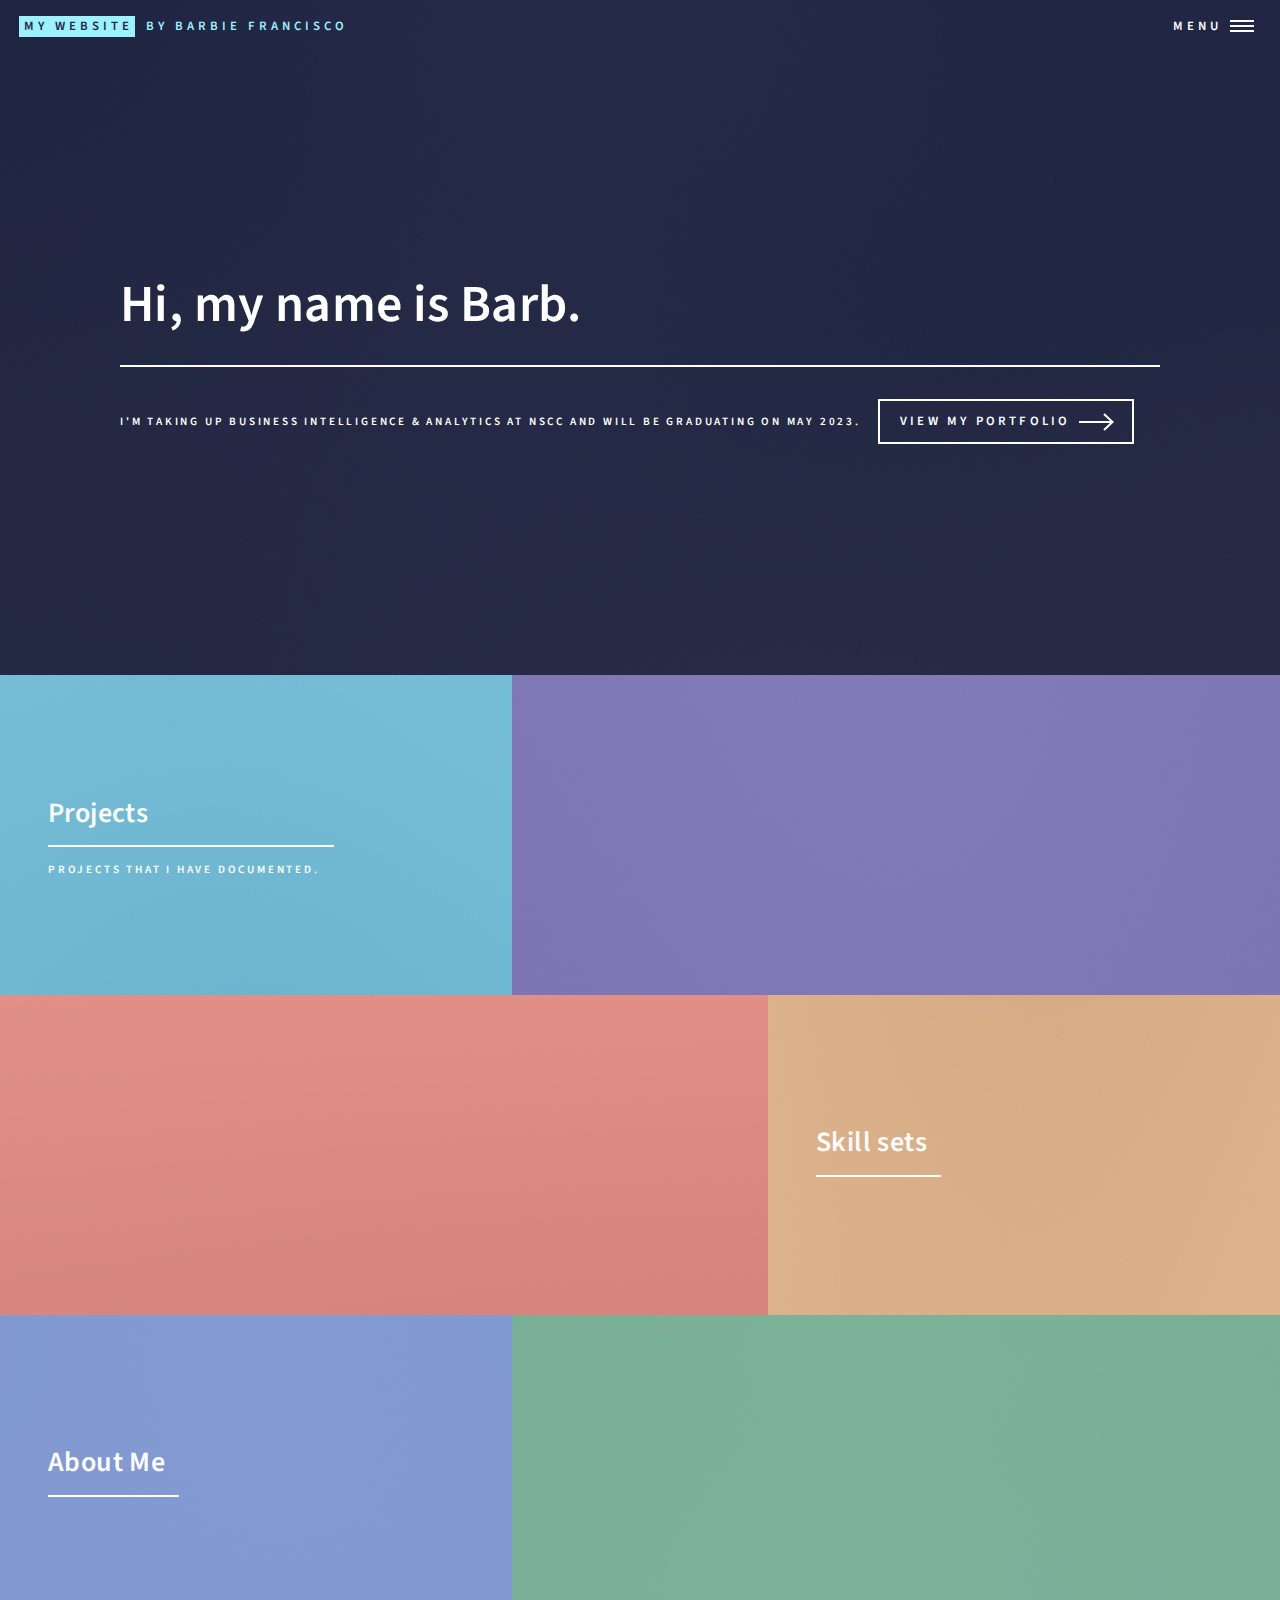
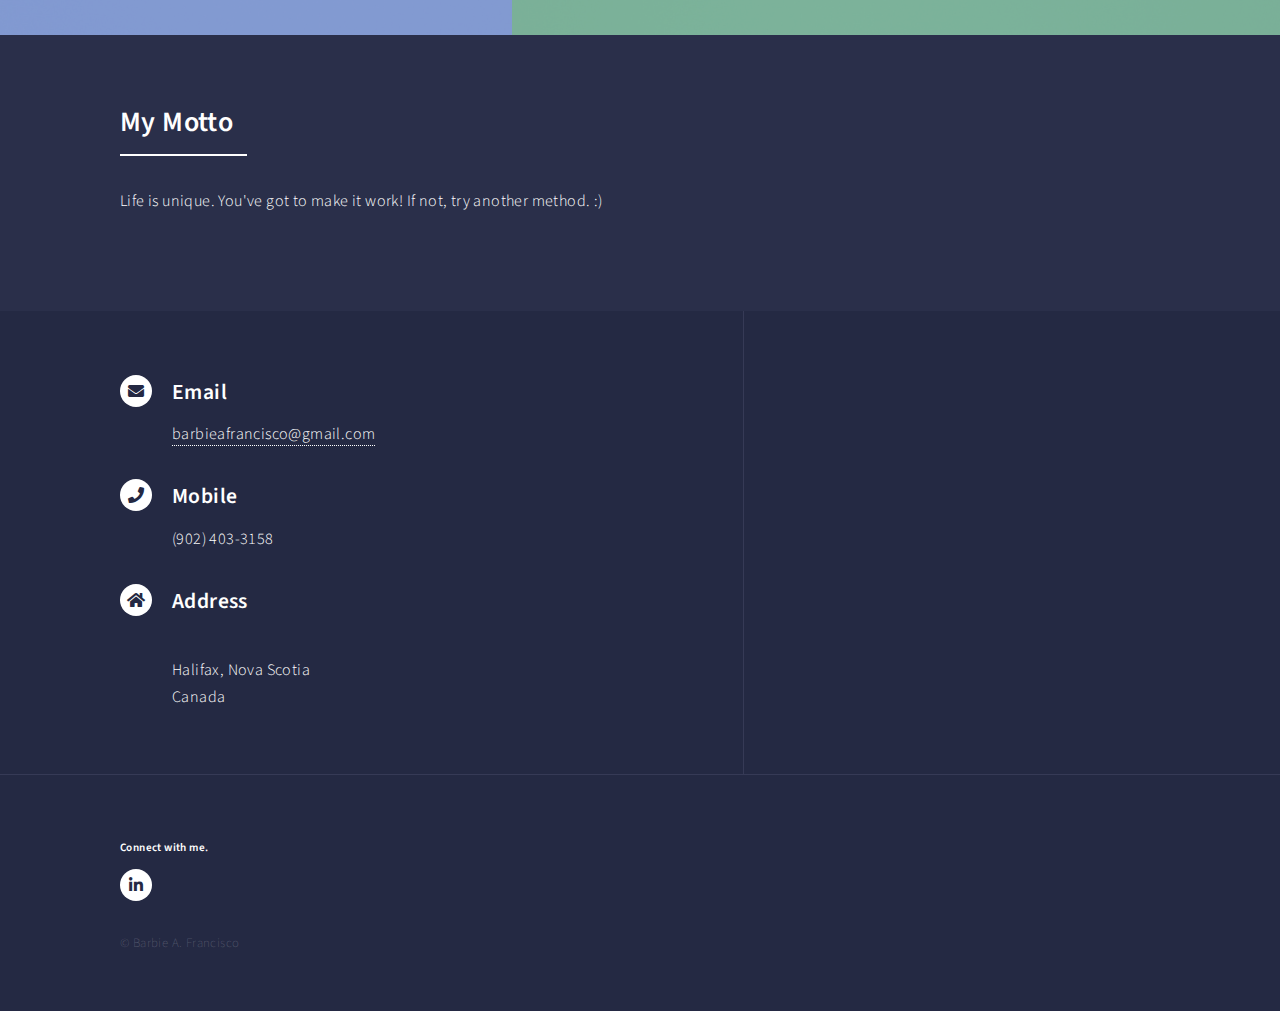
==== index.html @ 41e7f94b "resized" ====
<!DOCTYPE html>
<html>
    <head>
        <title> Barbie's Website </title>
        <meta name="Description" contents="This is my first website">
        <meta name="Author" contents="Barbie Francisco">
		<link rel="stylesheet" href="assets/css/main.css" />
		<noscript><link rel="stylesheet" href="assets/css/noscript.css" /></noscript>

    </head>
	<body class="is-preload">

		<!-- Wrapper -->
			<div id="wrapper">

				<!-- Header -->
					<header id="header" class="alt">
						<a href="index.html" class="logo"><strong>My Website</strong> <span>by Barbie Francisco</span></a>
						<nav>
							<a href="#menu">Menu</a>
						</nav>
					</header>

				<!-- Menu -->
					<nav id="menu">
						<ul class="links">
							<li><a href="landing.html">Projects</a></li>
							<li><a href="skillset.html">BIA Skill set</a></li>
							<li><a href="aboutMe.html">About Me</a></li>
						
						</ul>
						<ul class="actions stacked">
						</ul>
					</nav>

				<!-- Banner -->
					<section id="banner" class="major">
						<div class="inner">
							<header class="major">
								<h1>Hi, my name is Barb.</h1>
							</header>
							<div class="content">
								<p>I'm taking up Business Intelligence & Analytics at NSCC and will be graduating on May 2023.</p>
								<ul class="actions">
									<li><a href="#one" class="button next scrolly">View my Portfolio</a></li>
								</ul>
							</div>
						</div>
					</section>

				<!-- Main -->
					<div id="main">

						<!-- One -->
							<section id="one" class="tiles">
								<article>
									<span class="image">
										<img src="images/pic01.jpg" alt="" />
									</span>
									<header class="major">
										<h3><a href="landing.html" class="link">Projects</a></h3>
										<p>Projects that I have documented.</p>
									</header>
								</article>
								<article>
									<span class="image">
										<img src="images/pic02.jpg" alt="" />
									</span>
									<header class="major">
									</header>
								</article>
								<article>
									<span class="image">
										<img src="images/pic03.jpg" alt="" />
									</span>
									<header class>
									</header>
								</article>
								<article>
									<span class="image">
										<img src="images/pic04.jpg" alt="" />
									</span>
									<header class="major">
										<h3><a href="skillset.html" class="link">Skill sets</a></h3>
										<p></p>
									</header>
								</article>
								<article>
									<span class="image">
										<img src="images/pic05.jpg" alt="" />
									</span>
									<header class="major">
										<h3><a href="aboutMe.html" class="link">About Me</a></h3>
										<p></p>
									</header>
								</article>
								<article>
									<span class="image">
										<img src="images/pic06.jpg" alt="" />
									</span>
									<header>
										<h3></h3>
										
									</header>
								</article>
							</section>

						<!-- Two -->
							<section id="two">
								<div class="inner">
									<header class="major">
										<h2>My Motto</h2>
									</header>
									<p>Life is unique. You've got to make it work! If not, try another method. :)</p>
									<ul class="actions">
									</ul>
								</div>
							</section>

					</div>

				<!-- Contact -->
					<section id="contact">
						<div class="inner">
							<section>
							<section class="split">
								<section>
									<div class="contact-method">
										<span class="icon solid alt fa-envelope"></span>
										<h3>Email</h3>
										<a href="#">barbieafrancisco@gmail.com</a>
									</div>
								</section>
								<section>
									<div class="contact-method">
										<span class="icon solid alt fa-phone"></span>
										<h3>Mobile</h3>
										<span>(902) 403-3158</span>
									</div>
								</section>
								<section>
									<div class="contact-method">
										<span class="icon solid alt fa-home"></span>
										<h3>Address</h3>
										<span><br />
											Halifax, Nova Scotia<br />
										Canada</span>
									</div>
								</section>
							</section>
						</div>
					</section>

				<!-- Footer -->
					<footer id="footer">
						<div class="inner">
							<ul class="icons">
								<h6>Connect with me.</h6>
								<li><a href="https://www.linkedin.com/in/barbie-francisco-73261947/" target="_blank"class="icon brands alt fa-linkedin-in"><span class="label">LinkedIn</span></a></li>
							</ul>
							<ul class="copyright">
								<li>&copy; Barbie A. Francisco</li>
							</ul>
						</div>
					</footer>

			</div>

		<!-- Scripts -->
			<script src="assets/js/jquery.min.js"></script>
			<script src="assets/js/jquery.scrolly.min.js"></script>
			<script src="assets/js/jquery.scrollex.min.js"></script>
			<script src="assets/js/browser.min.js"></script>
			<script src="assets/js/breakpoints.min.js"></script>
			<script src="assets/js/util.js"></script>
			<script src="assets/js/main.js"></script>

	</body>
</html>
---- assets/css/main.css ----
@import url(fontawesome-all.min.css);
@import url("https://fonts.googleapis.com/css?family=Source+Sans+Pro:300,300italic,600,600italic");


html, body, div, span, applet, object,
iframe, h1, h2, h3, h4, h5, h6, p, blockquote,
pre, a, abbr, acronym, address, big, cite,
code, del, dfn, em, img, ins, kbd, q, s, samp,
small, strike, strong, sub, sup, tt, var, b,
u, i, center, dl, dt, dd, ol, ul, li, fieldset,
form, label, legend, table, caption, tbody,
tfoot, thead, tr, th, td, article, aside,
canvas, details, embed, figure, figcaption,
footer, header, hgroup, menu, nav, output, ruby,
section, summary, time, mark, audio, video {
	margin: 0;
	padding: 0;
	border: 0;
	font-size: 100%;
	font: inherit;
	vertical-align: baseline;}

article, aside, details, figcaption, figure,
footer, header, hgroup, menu, nav, section {
	display: block;}

body {
	line-height: 1;
}

ol, ul {
	list-style: none;
}

blockquote, q {
	quotes: none;
}

	blockquote:before, blockquote:after, q:before, q:after {
		content: '';
		content: none;
	}

table {
	border-collapse: collapse;
	border-spacing: 0;
}

body {
	-webkit-text-size-adjust: none;
}

mark {
	background-color: transparent;
	color: inherit;
}

input::-moz-focus-inner {
	border: 0;
	padding: 0;
}

input, select, textarea {
	-moz-appearance: none;
	-webkit-appearance: none;
	-ms-appearance: none;
	appearance: none;
}

/* Basic */

	@-ms-viewport {
		width: device-width;
	}

	body {
		-ms-overflow-style: scrollbar;
	}

	@media screen and (max-width: 480px) {

		html, body {
			min-width: 320px;
		}

	}

	html {
		box-sizing: border-box;
	}

	*, *:before, *:after {
		box-sizing: inherit;
	}

	body {
		background: #242943;
	}

		body.is-preload *, body.is-preload *:before, body.is-preload *:after {
			-moz-animation: none !important;
			-webkit-animation: none !important;
			-ms-animation: none !important;
			animation: none !important;
			-moz-transition: none !important;
			-webkit-transition: none !important;
			-ms-transition: none !important;
			transition: none !important;
		}

/* Type */

	body, input, select, textarea {
		color: #ffffff;
		font-family: "Source Sans Pro", Helvetica, sans-serif;
		font-size: 17pt;
		font-weight: 300;
		letter-spacing: 0.025em;
		line-height: 1.65;
	}

		@media screen and (max-width: 1680px) {

			body, input, select, textarea {
				font-size: 14pt;
			}

		}

		@media screen and (max-width: 1280px) {

			body, input, select, textarea {
				font-size: 12pt;
			}

		}

		@media screen and (max-width: 360px) {

			body, input, select, textarea {
				font-size: 11pt;
			}

		}

	a {
		-moz-transition: color 0.2s ease-in-out, border-bottom-color 0.2s ease-in-out;
		-webkit-transition: color 0.2s ease-in-out, border-bottom-color 0.2s ease-in-out;
		-ms-transition: color 0.2s ease-in-out, border-bottom-color 0.2s ease-in-out;
		transition: color 0.2s ease-in-out, border-bottom-color 0.2s ease-in-out;
		border-bottom: dotted 1px;
		color: inherit;
		text-decoration: none;
	}

		a:hover {
			border-bottom-color: transparent;
			color: #9bf1ff !important;
		}

		a:active {
			color: #53e3fb !important;
		}

	strong, b {
		color: #ffffff;
		font-weight: 600;
	}

	em, i {
		font-style: italic;
	}

	p {
		margin: 0 0 2em 0;
	}

	h1, h2, h3, h4, h5, h6 {
		color: #ffffff;
		font-weight: 600;
		line-height: 1.65;
		margin: 0 0 1em 0;
	}

		h1 a, h2 a, h3 a, h4 a, h5 a, h6 a {
			color: inherit;
			border-bottom: 0;
		}

	h1 {
		font-size: 2.5em;
	}

	h2 {
		font-size: 1.75em;
	}

	h3 {
		font-size: 1.35em;
	}

	h4 {
		font-size: 1.1em;
	}

	h5 {
		font-size: 0.9em;
	}

	h6 {
		font-size: 0.7em;
	}

	@media screen and (max-width: 736px) {

		h1 {
			font-size: 2em;
		}

		h2 {
			font-size: 1.5em;
		}

		h3 {
			font-size: 1.25em;
		}

	}

	sub {
		font-size: 0.8em;
		position: relative;
		top: 0.5em;
	}

	sup {
		font-size: 0.8em;
		position: relative;
		top: -0.5em;
	}

	blockquote {
		border-left: solid 4px rgba(212, 212, 255, 0.1);
		font-style: italic;
		margin: 0 0 2em 0;
		padding: 0.5em 0 0.5em 2em;
	}

	code {
		background: rgba(212, 212, 255, 0.035);
		font-family: "Courier New", monospace;
		font-size: 0.9em;
		margin: 0 0.25em;
		padding: 0.25em 0.65em;
	}

	pre {
		-webkit-overflow-scrolling: touch;
		font-family: "Courier New", monospace;
		font-size: 0.9em;
		margin: 0 0 2em 0;
	}

		pre code {
			display: block;
			line-height: 1.75;
			padding: 1em 1.5em;
			overflow-x: auto;
		}

	hr {
		border: 0;
		border-bottom: solid 1px rgba(212, 212, 255, 0.1);
		margin: 2em 0;
	}

		hr.major {
			margin: 3em 0;
		}

	.align-left {
		text-align: left;
	}

	.align-center {
		text-align: center;
	}

	.align-right {
		text-align: right;
	}

/* Row */

	.row {
		display: flex;
		flex-wrap: wrap;
		box-sizing: border-box;
		align-items: stretch;
	}

		.row > * {
			box-sizing: border-box;
		}

		.row.gtr-uniform > * > :last-child {
			margin-bottom: 0;
		}

		.row.aln-left {
			justify-content: flex-start;
		}

		.row.aln-center {
			justify-content: center;
		}

		.row.aln-right {
			justify-content: flex-end;
		}

		.row.aln-top {
			align-items: flex-start;
		}

		.row.aln-middle {
			align-items: center;
		}

		.row.aln-bottom {
			align-items: flex-end;
		}

		.row > .imp {
			order: -1;
		}

		.row > .col-1 {
			width: 8.33333%;
		}

		.row > .off-1 {
			margin-left: 8.33333%;
		}

		.row > .col-2 {
			width: 16.66667%;
		}

		.row > .off-2 {
			margin-left: 16.66667%;
		}

		.row > .col-3 {
			width: 25%;
		}

		.row > .off-3 {
			margin-left: 25%;
		}

		.row > .col-4 {
			width: 33.33333%;
		}

		.row > .off-4 {
			margin-left: 33.33333%;
		}

		.row > .col-5 {
			width: 41.66667%;
		}

		.row > .off-5 {
			margin-left: 41.66667%;
		}

		.row > .col-6 {
			width: 50%;
		}

		.row > .off-6 {
			margin-left: 50%;
		}

		.row > .col-7 {
			width: 58.33333%;
		}

		.row > .off-7 {
			margin-left: 58.33333%;
		}

		.row > .col-8 {
			width: 66.66667%;
		}

		.row > .off-8 {
			margin-left: 66.66667%;
		}

		.row > .col-9 {
			width: 75%;
		}

		.row > .off-9 {
			margin-left: 75%;
		}

		.row > .col-10 {
			width: 83.33333%;
		}

		.row > .off-10 {
			margin-left: 83.33333%;
		}

		.row > .col-11 {
			width: 91.66667%;
		}

		.row > .off-11 {
			margin-left: 91.66667%;
		}

		.row > .col-12 {
			width: 100%;
		}

		.row > .off-12 {
			margin-left: 100%;
		}

		.row.gtr-0 {
			margin-top: 0;
			margin-left: 0em;
		}

			.row.gtr-0 > * {
				padding: 0 0 0 0em;
			}

			.row.gtr-0.gtr-uniform {
				margin-top: 0em;
			}

				.row.gtr-0.gtr-uniform > * {
					padding-top: 0em;
				}

		.row.gtr-25 {
			margin-top: 0;
			margin-left: -0.5em;
		}

			.row.gtr-25 > * {
				padding: 0 0 0 0.5em;
			}

			.row.gtr-25.gtr-uniform {
				margin-top: -0.5em;
			}

				.row.gtr-25.gtr-uniform > * {
					padding-top: 0.5em;
				}

		.row.gtr-50 {
			margin-top: 0;
			margin-left: -1em;
		}

			.row.gtr-50 > * {
				padding: 0 0 0 1em;
			}

			.row.gtr-50.gtr-uniform {
				margin-top: -1em;
			}

				.row.gtr-50.gtr-uniform > * {
					padding-top: 1em;
				}

		.row {
			margin-top: 0;
			margin-left: -2em;
		}

			.row > * {
				padding: 0 0 0 2em;
			}

			.row.gtr-uniform {
				margin-top: -2em;
			}

				.row.gtr-uniform > * {
					padding-top: 2em;
				}

		.row.gtr-150 {
			margin-top: 0;
			margin-left: -3em;
		}

			.row.gtr-150 > * {
				padding: 0 0 0 3em;
			}

			.row.gtr-150.gtr-uniform {
				margin-top: -3em;
			}

				.row.gtr-150.gtr-uniform > * {
					padding-top: 3em;
				}

		.row.gtr-200 {
			margin-top: 0;
			margin-left: -4em;
		}

			.row.gtr-200 > * {
				padding: 0 0 0 4em;
			}

			.row.gtr-200.gtr-uniform {
				margin-top: -4em;
			}

				.row.gtr-200.gtr-uniform > * {
					padding-top: 4em;
				}

		@media screen and (max-width: 1680px) {

			.row {
				display: flex;
				flex-wrap: wrap;
				box-sizing: border-box;
				align-items: stretch;
			}

				.row > * {
					box-sizing: border-box;
				}

				.row.gtr-uniform > * > :last-child {
					margin-bottom: 0;
				}

				.row.aln-left {
					justify-content: flex-start;
				}

				.row.aln-center {
					justify-content: center;
				}

				.row.aln-right {
					justify-content: flex-end;
				}

				.row.aln-top {
					align-items: flex-start;
				}

				.row.aln-middle {
					align-items: center;
				}

				.row.aln-bottom {
					align-items: flex-end;
				}

				.row > .imp-xlarge {
					order: -1;
				}

				.row > .col-1-xlarge {
					width: 8.33333%;
				}

				.row > .off-1-xlarge {
					margin-left: 8.33333%;
				}

				.row > .col-2-xlarge {
					width: 16.66667%;
				}

				.row > .off-2-xlarge {
					margin-left: 16.66667%;
				}

				.row > .col-3-xlarge {
					width: 25%;
				}

				.row > .off-3-xlarge {
					margin-left: 25%;
				}

				.row > .col-4-xlarge {
					width: 33.33333%;
				}

				.row > .off-4-xlarge {
					margin-left: 33.33333%;
				}

				.row > .col-5-xlarge {
					width: 41.66667%;
				}

				.row > .off-5-xlarge {
					margin-left: 41.66667%;
				}

				.row > .col-6-xlarge {
					width: 50%;
				}

				.row > .off-6-xlarge {
					margin-left: 50%;
				}

				.row > .col-7-xlarge {
					width: 58.33333%;
				}

				.row > .off-7-xlarge {
					margin-left: 58.33333%;
				}

				.row > .col-8-xlarge {
					width: 66.66667%;
				}

				.row > .off-8-xlarge {
					margin-left: 66.66667%;
				}

				.row > .col-9-xlarge {
					width: 75%;
				}

				.row > .off-9-xlarge {
					margin-left: 75%;
				}

				.row > .col-10-xlarge {
					width: 83.33333%;
				}

				.row > .off-10-xlarge {
					margin-left: 83.33333%;
				}

				.row > .col-11-xlarge {
					width: 91.66667%;
				}

				.row > .off-11-xlarge {
					margin-left: 91.66667%;
				}

				.row > .col-12-xlarge {
					width: 100%;
				}

				.row > .off-12-xlarge {
					margin-left: 100%;
				}

				.row.gtr-0 {
					margin-top: 0;
					margin-left: 0em;
				}

					.row.gtr-0 > * {
						padding: 0 0 0 0em;
					}

					.row.gtr-0.gtr-uniform {
						margin-top: 0em;
					}

						.row.gtr-0.gtr-uniform > * {
							padding-top: 0em;
						}

				.row.gtr-25 {
					margin-top: 0;
					margin-left: -0.5em;
				}

					.row.gtr-25 > * {
						padding: 0 0 0 0.5em;
					}

					.row.gtr-25.gtr-uniform {
						margin-top: -0.5em;
					}

						.row.gtr-25.gtr-uniform > * {
							padding-top: 0.5em;
						}

				.row.gtr-50 {
					margin-top: 0;
					margin-left: -1em;
				}

					.row.gtr-50 > * {
						padding: 0 0 0 1em;
					}

					.row.gtr-50.gtr-uniform {
						margin-top: -1em;
					}

						.row.gtr-50.gtr-uniform > * {
							padding-top: 1em;
						}

				.row {
					margin-top: 0;
					margin-left: -2em;
				}

					.row > * {
						padding: 0 0 0 2em;
					}

					.row.gtr-uniform {
						margin-top: -2em;
					}

						.row.gtr-uniform > * {
							padding-top: 2em;
						}

				.row.gtr-150 {
					margin-top: 0;
					margin-left: -3em;
				}

					.row.gtr-150 > * {
						padding: 0 0 0 3em;
					}

					.row.gtr-150.gtr-uniform {
						margin-top: -3em;
					}

						.row.gtr-150.gtr-uniform > * {
							padding-top: 3em;
						}

				.row.gtr-200 {
					margin-top: 0;
					margin-left: -4em;
				}

					.row.gtr-200 > * {
						padding: 0 0 0 4em;
					}

					.row.gtr-200.gtr-uniform {
						margin-top: -4em;
					}

						.row.gtr-200.gtr-uniform > * {
							padding-top: 4em;
						}

		}

		@media screen and (max-width: 1280px) {

			.row {
				display: flex;
				flex-wrap: wrap;
				box-sizing: border-box;
				align-items: stretch;
			}

				.row > * {
					box-sizing: border-box;
				}

				.row.gtr-uniform > * > :last-child {
					margin-bottom: 0;
				}

				.row.aln-left {
					justify-content: flex-start;
				}

				.row.aln-center {
					justify-content: center;
				}

				.row.aln-right {
					justify-content: flex-end;
				}

				.row.aln-top {
					align-items: flex-start;
				}

				.row.aln-middle {
					align-items: center;
				}

				.row.aln-bottom {
					align-items: flex-end;
				}

				.row > .imp-large {
					order: -1;
				}

				.row > .col-1-large {
					width: 8.33333%;
				}

				.row > .off-1-large {
					margin-left: 8.33333%;
				}

				.row > .col-2-large {
					width: 16.66667%;
				}

				.row > .off-2-large {
					margin-left: 16.66667%;
				}

				.row > .col-3-large {
					width: 25%;
				}

				.row > .off-3-large {
					margin-left: 25%;
				}

				.row > .col-4-large {
					width: 33.33333%;
				}

				.row > .off-4-large {
					margin-left: 33.33333%;
				}

				.row > .col-5-large {
					width: 41.66667%;
				}

				.row > .off-5-large {
					margin-left: 41.66667%;
				}

				.row > .col-6-large {
					width: 50%;
				}

				.row > .off-6-large {
					margin-left: 50%;
				}

				.row > .col-7-large {
					width: 58.33333%;
				}

				.row > .off-7-large {
					margin-left: 58.33333%;
				}

				.row > .col-8-large {
					width: 66.66667%;
				}

				.row > .off-8-large {
					margin-left: 66.66667%;
				}

				.row > .col-9-large {
					width: 75%;
				}

				.row > .off-9-large {
					margin-left: 75%;
				}

				.row > .col-10-large {
					width: 83.33333%;
				}

				.row > .off-10-large {
					margin-left: 83.33333%;
				}

				.row > .col-11-large {
					width: 91.66667%;
				}

				.row > .off-11-large {
					margin-left: 91.66667%;
				}

				.row > .col-12-large {
					width: 100%;
				}

				.row > .off-12-large {
					margin-left: 100%;
				}

				.row.gtr-0 {
					margin-top: 0;
					margin-left: 0em;
				}

					.row.gtr-0 > * {
						padding: 0 0 0 0em;
					}

					.row.gtr-0.gtr-uniform {
						margin-top: 0em;
					}

						.row.gtr-0.gtr-uniform > * {
							padding-top: 0em;
						}

				.row.gtr-25 {
					margin-top: 0;
					margin-left: -0.375em;
				}

					.row.gtr-25 > * {
						padding: 0 0 0 0.375em;
					}

					.row.gtr-25.gtr-uniform {
						margin-top: -0.375em;
					}

						.row.gtr-25.gtr-uniform > * {
							padding-top: 0.375em;
						}

				.row.gtr-50 {
					margin-top: 0;
					margin-left: -0.75em;
				}

					.row.gtr-50 > * {
						padding: 0 0 0 0.75em;
					}

					.row.gtr-50.gtr-uniform {
						margin-top: -0.75em;
					}

						.row.gtr-50.gtr-uniform > * {
							padding-top: 0.75em;
						}

				.row {
					margin-top: 0;
					margin-left: -1.5em;
				}

					.row > * {
						padding: 0 0 0 1.5em;
					}

					.row.gtr-uniform {
						margin-top: -1.5em;
					}

						.row.gtr-uniform > * {
							padding-top: 1.5em;
						}

				.row.gtr-150 {
					margin-top: 0;
					margin-left: -2.25em;
				}

					.row.gtr-150 > * {
						padding: 0 0 0 2.25em;
					}

					.row.gtr-150.gtr-uniform {
						margin-top: -2.25em;
					}

						.row.gtr-150.gtr-uniform > * {
							padding-top: 2.25em;
						}

				.row.gtr-200 {
					margin-top: 0;
					margin-left: -3em;
				}

					.row.gtr-200 > * {
						padding: 0 0 0 3em;
					}

					.row.gtr-200.gtr-uniform {
						margin-top: -3em;
					}

						.row.gtr-200.gtr-uniform > * {
							padding-top: 3em;
						}

		}

		@media screen and (max-width: 980px) {

			.row {
				display: flex;
				flex-wrap: wrap;
				box-sizing: border-box;
				align-items: stretch;
			}

				.row > * {
					box-sizing: border-box;
				}

				.row.gtr-uniform > * > :last-child {
					margin-bottom: 0;
				}

				.row.aln-left {
					justify-content: flex-start;
				}

				.row.aln-center {
					justify-content: center;
				}

				.row.aln-right {
					justify-content: flex-end;
				}

				.row.aln-top {
					align-items: flex-start;
				}

				.row.aln-middle {
					align-items: center;
				}

				.row.aln-bottom {
					align-items: flex-end;
				}

				.row > .imp-medium {
					order: -1;
				}

				.row > .col-1-medium {
					width: 8.33333%;
				}

				.row > .off-1-medium {
					margin-left: 8.33333%;
				}

				.row > .col-2-medium {
					width: 16.66667%;
				}

				.row > .off-2-medium {
					margin-left: 16.66667%;
				}

				.row > .col-3-medium {
					width: 25%;
				}

				.row > .off-3-medium {
					margin-left: 25%;
				}

				.row > .col-4-medium {
					width: 33.33333%;
				}

				.row > .off-4-medium {
					margin-left: 33.33333%;
				}

				.row > .col-5-medium {
					width: 41.66667%;
				}

				.row > .off-5-medium {
					margin-left: 41.66667%;
				}

				.row > .col-6-medium {
					width: 50%;
				}

				.row > .off-6-medium {
					margin-left: 50%;
				}

				.row > .col-7-medium {
					width: 58.33333%;
				}

				.row > .off-7-medium {
					margin-left: 58.33333%;
				}

				.row > .col-8-medium {
					width: 66.66667%;
				}

				.row > .off-8-medium {
					margin-left: 66.66667%;
				}

				.row > .col-9-medium {
					width: 75%;
				}

				.row > .off-9-medium {
					margin-left: 75%;
				}

				.row > .col-10-medium {
					width: 83.33333%;
				}

				.row > .off-10-medium {
					margin-left: 83.33333%;
				}

				.row > .col-11-medium {
					width: 91.66667%;
				}

				.row > .off-11-medium {
					margin-left: 91.66667%;
				}

				.row > .col-12-medium {
					width: 100%;
				}

				.row > .off-12-medium {
					margin-left: 100%;
				}

				.row.gtr-0 {
					margin-top: 0;
					margin-left: 0em;
				}

					.row.gtr-0 > * {
						padding: 0 0 0 0em;
					}

					.row.gtr-0.gtr-uniform {
						margin-top: 0em;
					}

						.row.gtr-0.gtr-uniform > * {
							padding-top: 0em;
						}

				.row.gtr-25 {
					margin-top: 0;
					margin-left: -0.375em;
				}

					.row.gtr-25 > * {
						padding: 0 0 0 0.375em;
					}

					.row.gtr-25.gtr-uniform {
						margin-top: -0.375em;
					}

						.row.gtr-25.gtr-uniform > * {
							padding-top: 0.375em;
						}

				.row.gtr-50 {
					margin-top: 0;
					margin-left: -0.75em;
				}

					.row.gtr-50 > * {
						padding: 0 0 0 0.75em;
					}

					.row.gtr-50.gtr-uniform {
						margin-top: -0.75em;
					}

						.row.gtr-50.gtr-uniform > * {
							padding-top: 0.75em;
						}

				.row {
					margin-top: 0;
					margin-left: -1.5em;
				}

					.row > * {
						padding: 0 0 0 1.5em;
					}

					.row.gtr-uniform {
						margin-top: -1.5em;
					}

						.row.gtr-uniform > * {
							padding-top: 1.5em;
						}

				.row.gtr-150 {
					margin-top: 0;
					margin-left: -2.25em;
				}

					.row.gtr-150 > * {
						padding: 0 0 0 2.25em;
					}

					.row.gtr-150.gtr-uniform {
						margin-top: -2.25em;
					}

						.row.gtr-150.gtr-uniform > * {
							padding-top: 2.25em;
						}

				.row.gtr-200 {
					margin-top: 0;
					margin-left: -3em;
				}

					.row.gtr-200 > * {
						padding: 0 0 0 3em;
					}

					.row.gtr-200.gtr-uniform {
						margin-top: -3em;
					}

						.row.gtr-200.gtr-uniform > * {
							padding-top: 3em;
						}

		}

		@media screen and (max-width: 736px) {

			.row {
				display: flex;
				flex-wrap: wrap;
				box-sizing: border-box;
				align-items: stretch;
			}

				.row > * {
					box-sizing: border-box;
				}

				.row.gtr-uniform > * > :last-child {
					margin-bottom: 0;
				}

				.row.aln-left {
					justify-content: flex-start;
				}

				.row.aln-center {
					justify-content: center;
				}

				.row.aln-right {
					justify-content: flex-end;
				}

				.row.aln-top {
					align-items: flex-start;
				}

				.row.aln-middle {
					align-items: center;
				}

				.row.aln-bottom {
					align-items: flex-end;
				}

				.row > .imp-small {
					order: -1;
				}

				.row > .col-1-small {
					width: 8.33333%;
				}

				.row > .off-1-small {
					margin-left: 8.33333%;
				}

				.row > .col-2-small {
					width: 16.66667%;
				}

				.row > .off-2-small {
					margin-left: 16.66667%;
				}

				.row > .col-3-small {
					width: 25%;
				}

				.row > .off-3-small {
					margin-left: 25%;
				}

				.row > .col-4-small {
					width: 33.33333%;
				}

				.row > .off-4-small {
					margin-left: 33.33333%;
				}

				.row > .col-5-small {
					width: 41.66667%;
				}

				.row > .off-5-small {
					margin-left: 41.66667%;
				}

				.row > .col-6-small {
					width: 50%;
				}

				.row > .off-6-small {
					margin-left: 50%;
				}

				.row > .col-7-small {
					width: 58.33333%;
				}

				.row > .off-7-small {
					margin-left: 58.33333%;
				}

				.row > .col-8-small {
					width: 66.66667%;
				}

				.row > .off-8-small {
					margin-left: 66.66667%;
				}

				.row > .col-9-small {
					width: 75%;
				}

				.row > .off-9-small {
					margin-left: 75%;
				}

				.row > .col-10-small {
					width: 83.33333%;
				}

				.row > .off-10-small {
					margin-left: 83.33333%;
				}

				.row > .col-11-small {
					width: 91.66667%;
				}

				.row > .off-11-small {
					margin-left: 91.66667%;
				}

				.row > .col-12-small {
					width: 100%;
				}

				.row > .off-12-small {
					margin-left: 100%;
				}

				.row.gtr-0 {
					margin-top: 0;
					margin-left: 0em;
				}

					.row.gtr-0 > * {
						padding: 0 0 0 0em;
					}

					.row.gtr-0.gtr-uniform {
						margin-top: 0em;
					}

						.row.gtr-0.gtr-uniform > * {
							padding-top: 0em;
						}

				.row.gtr-25 {
					margin-top: 0;
					margin-left: -0.3125em;
				}

					.row.gtr-25 > * {
						padding: 0 0 0 0.3125em;
					}

					.row.gtr-25.gtr-uniform {
						margin-top: -0.3125em;
					}

						.row.gtr-25.gtr-uniform > * {
							padding-top: 0.3125em;
						}

				.row.gtr-50 {
					margin-top: 0;
					margin-left: -0.625em;
				}

					.row.gtr-50 > * {
						padding: 0 0 0 0.625em;
					}

					.row.gtr-50.gtr-uniform {
						margin-top: -0.625em;
					}

						.row.gtr-50.gtr-uniform > * {
							padding-top: 0.625em;
						}

				.row {
					margin-top: 0;
					margin-left: -1.25em;
				}

					.row > * {
						padding: 0 0 0 1.25em;
					}

					.row.gtr-uniform {
						margin-top: -1.25em;
					}

						.row.gtr-uniform > * {
							padding-top: 1.25em;
						}

				.row.gtr-150 {
					margin-top: 0;
					margin-left: -1.875em;
				}

					.row.gtr-150 > * {
						padding: 0 0 0 1.875em;
					}

					.row.gtr-150.gtr-uniform {
						margin-top: -1.875em;
					}

						.row.gtr-150.gtr-uniform > * {
							padding-top: 1.875em;
						}

				.row.gtr-200 {
					margin-top: 0;
					margin-left: -2.5em;
				}

					.row.gtr-200 > * {
						padding: 0 0 0 2.5em;
					}

					.row.gtr-200.gtr-uniform {
						margin-top: -2.5em;
					}

						.row.gtr-200.gtr-uniform > * {
							padding-top: 2.5em;
						}

		}

		@media screen and (max-width: 480px) {

			.row {
				display: flex;
				flex-wrap: wrap;
				box-sizing: border-box;
				align-items: stretch;
			}

				.row > * {
					box-sizing: border-box;
				}

				.row.gtr-uniform > * > :last-child {
					margin-bottom: 0;
				}

				.row.aln-left {
					justify-content: flex-start;
				}

				.row.aln-center {
					justify-content: center;
				}

				.row.aln-right {
					justify-content: flex-end;
				}

				.row.aln-top {
					align-items: flex-start;
				}

				.row.aln-middle {
					align-items: center;
				}

				.row.aln-bottom {
					align-items: flex-end;
				}

				.row > .imp-xsmall {
					order: -1;
				}

				.row > .col-1-xsmall {
					width: 8.33333%;
				}

				.row > .off-1-xsmall {
					margin-left: 8.33333%;
				}

				.row > .col-2-xsmall {
					width: 16.66667%;
				}

				.row > .off-2-xsmall {
					margin-left: 16.66667%;
				}

				.row > .col-3-xsmall {
					width: 25%;
				}

				.row > .off-3-xsmall {
					margin-left: 25%;
				}

				.row > .col-4-xsmall {
					width: 33.33333%;
				}

				.row > .off-4-xsmall {
					margin-left: 33.33333%;
				}

				.row > .col-5-xsmall {
					width: 41.66667%;
				}

				.row > .off-5-xsmall {
					margin-left: 41.66667%;
				}

				.row > .col-6-xsmall {
					width: 50%;
				}

				.row > .off-6-xsmall {
					margin-left: 50%;
				}

				.row > .col-7-xsmall {
					width: 58.33333%;
				}

				.row > .off-7-xsmall {
					margin-left: 58.33333%;
				}

				.row > .col-8-xsmall {
					width: 66.66667%;
				}

				.row > .off-8-xsmall {
					margin-left: 66.66667%;
				}

				.row > .col-9-xsmall {
					width: 75%;
				}

				.row > .off-9-xsmall {
					margin-left: 75%;
				}

				.row > .col-10-xsmall {
					width: 83.33333%;
				}

				.row > .off-10-xsmall {
					margin-left: 83.33333%;
				}

				.row > .col-11-xsmall {
					width: 91.66667%;
				}

				.row > .off-11-xsmall {
					margin-left: 91.66667%;
				}

				.row > .col-12-xsmall {
					width: 100%;
				}

				.row > .off-12-xsmall {
					margin-left: 100%;
				}

				.row.gtr-0 {
					margin-top: 0;
					margin-left: 0em;
				}

					.row.gtr-0 > * {
						padding: 0 0 0 0em;
					}

					.row.gtr-0.gtr-uniform {
						margin-top: 0em;
					}

						.row.gtr-0.gtr-uniform > * {
							padding-top: 0em;
						}

				.row.gtr-25 {
					margin-top: 0;
					margin-left: -0.3125em;
				}

					.row.gtr-25 > * {
						padding: 0 0 0 0.3125em;
					}

					.row.gtr-25.gtr-uniform {
						margin-top: -0.3125em;
					}

						.row.gtr-25.gtr-uniform > * {
							padding-top: 0.3125em;
						}

				.row.gtr-50 {
					margin-top: 0;
					margin-left: -0.625em;
				}

					.row.gtr-50 > * {
						padding: 0 0 0 0.625em;
					}

					.row.gtr-50.gtr-uniform {
						margin-top: -0.625em;
					}

						.row.gtr-50.gtr-uniform > * {
							padding-top: 0.625em;
						}

				.row {
					margin-top: 0;
					margin-left: -1.25em;
				}

					.row > * {
						padding: 0 0 0 1.25em;
					}

					.row.gtr-uniform {
						margin-top: -1.25em;
					}

						.row.gtr-uniform > * {
							padding-top: 1.25em;
						}

				.row.gtr-150 {
					margin-top: 0;
					margin-left: -1.875em;
				}

					.row.gtr-150 > * {
						padding: 0 0 0 1.875em;
					}

					.row.gtr-150.gtr-uniform {
						margin-top: -1.875em;
					}

						.row.gtr-150.gtr-uniform > * {
							padding-top: 1.875em;
						}

				.row.gtr-200 {
					margin-top: 0;
					margin-left: -2.5em;
				}

					.row.gtr-200 > * {
						padding: 0 0 0 2.5em;
					}

					.row.gtr-200.gtr-uniform {
						margin-top: -2.5em;
					}

						.row.gtr-200.gtr-uniform > * {
							padding-top: 2.5em;
						}

		}

/* Section/Article */

	section.special, article.special {
		text-align: center;
	}

	header.major {
		width: -moz-max-content;
		width: -webkit-max-content;
		width: -ms-max-content;
		width: max-content;
		margin-bottom: 2em;
	}

		header.major > :first-child {
			margin-bottom: 0;
			width: calc(100% + 0.5em);
		}

			header.major > :first-child:after {
				content: '';
				background-color: #ffffff;
				display: block;
				height: 2px;
				margin: 0.325em 0 0.5em 0;
				width: 100%;
			}

		header.major > p {
			font-size: 0.7em;
			font-weight: 600;
			letter-spacing: 0.25em;
			margin-bottom: 0;
			text-transform: uppercase;
		}

		body.is-ie header.major > :first-child:after {
			max-width: 9em;
		}

		body.is-ie header.major > h1:after {
			max-width: 100% !important;
		}

	@media screen and (max-width: 736px) {

		header.major > p br {
			display: none;
		}

	}

/* Form */

	form {
		margin: 0 0 2em 0;
	}

		form > :last-child {
			margin-bottom: 0;
		}

		form > .fields {
			display: -moz-flex;
			display: -webkit-flex;
			display: -ms-flex;
			display: flex;
			-moz-flex-wrap: wrap;
			-webkit-flex-wrap: wrap;
			-ms-flex-wrap: wrap;
			flex-wrap: wrap;
			width: calc(100% + 3em);
			margin: -1.5em 0 2em -1.5em;
		}

			form > .fields > .field {
				-moz-flex-grow: 0;
				-webkit-flex-grow: 0;
				-ms-flex-grow: 0;
				flex-grow: 0;
				-moz-flex-shrink: 0;
				-webkit-flex-shrink: 0;
				-ms-flex-shrink: 0;
				flex-shrink: 0;
				padding: 1.5em 0 0 1.5em;
				width: calc(100% - 1.5em);
			}

				form > .fields > .field.half {
					width: calc(50% - 0.75em);
				}

				form > .fields > .field.third {
					width: calc(100%/3 - 0.5em);
				}

				form > .fields > .field.quarter {
					width: calc(25% - 0.375em);
				}

		@media screen and (max-width: 480px) {

			form > .fields {
				width: calc(100% + 3em);
				margin: -1.5em 0 2em -1.5em;
			}

				form > .fields > .field {
					padding: 1.5em 0 0 1.5em;
					width: calc(100% - 1.5em);
				}

					form > .fields > .field.half {
						width: calc(100% - 1.5em);
					}

					form > .fields > .field.third {
						width: calc(100% - 1.5em);
					}

					form > .fields > .field.quarter {
						width: calc(100% - 1.5em);
					}

		}

	label {
		color: #ffffff;
		display: block;
		font-size: 0.8em;
		font-weight: 600;
		letter-spacing: 0.25em;
		margin: 0 0 1em 0;
		text-transform: uppercase;
	}

	input[type="text"],
	input[type="password"],
	input[type="email"],
	input[type="tel"],
	input[type="search"],
	input[type="url"],
	select,
	textarea {
		-moz-appearance: none;
		-webkit-appearance: none;
		-ms-appearance: none;
		appearance: none;
		background: rgba(212, 212, 255, 0.035);
		border: none;
		border-radius: 0;
		color: inherit;
		display: block;
		outline: 0;
		padding: 0 1em;
		text-decoration: none;
		width: 100%;
	}

		input[type="text"]:invalid,
		input[type="password"]:invalid,
		input[type="email"]:invalid,
		input[type="tel"]:invalid,
		input[type="search"]:invalid,
		input[type="url"]:invalid,
		select:invalid,
		textarea:invalid {
			box-shadow: none;
		}

		input[type="text"]:focus,
		input[type="password"]:focus,
		input[type="email"]:focus,
		input[type="tel"]:focus,
		input[type="search"]:focus,
		input[type="url"]:focus,
		select:focus,
		textarea:focus {
			border-color: #9bf1ff;
			box-shadow: 0 0 0 2px #9bf1ff;
		}

	select {
		background-image: url("data:image/svg+xml;charset=utf8,%3Csvg xmlns='http://www.w3.org/2000/svg' width='40' height='40' preserveAspectRatio='none' viewBox='0 0 40 40'%3E%3Cpath d='M9.4,12.3l10.4,10.4l10.4-10.4c0.2-0.2,0.5-0.4,0.9-0.4c0.3,0,0.6,0.1,0.9,0.4l3.3,3.3c0.2,0.2,0.4,0.5,0.4,0.9 c0,0.4-0.1,0.6-0.4,0.9L20.7,31.9c-0.2,0.2-0.5,0.4-0.9,0.4c-0.3,0-0.6-0.1-0.9-0.4L4.3,17.3c-0.2-0.2-0.4-0.5-0.4-0.9 c0-0.4,0.1-0.6,0.4-0.9l3.3-3.3c0.2-0.2,0.5-0.4,0.9-0.4S9.1,12.1,9.4,12.3z' fill='rgba(212, 212, 255, 0.1)' /%3E%3C/svg%3E");
		background-size: 1.25rem;
		background-repeat: no-repeat;
		background-position: calc(100% - 1rem) center;
		height: 2.75em;
		padding-right: 2.75em;
		text-overflow: ellipsis;
	}

		select option {
			color: #ffffff;
			background: #242943;
		}

		select:focus::-ms-value {
			background-color: transparent;
		}

		select::-ms-expand {
			display: none;
		}

	input[type="text"],
	input[type="password"],
	input[type="email"],
	input[type="tel"],
	input[type="search"],
	input[type="url"],
	select {
		height: 2.75em;
	}

	textarea {
		padding: 0.75em 1em;
	}

	input[type="checkbox"],
	input[type="radio"] {
		-moz-appearance: none;
		-webkit-appearance: none;
		-ms-appearance: none;
		appearance: none;
		display: block;
		float: left;
		margin-right: -2em;
		opacity: 0;
		width: 1em;
		z-index: -1;
	}

		input[type="checkbox"] + label,
		input[type="radio"] + label {
			text-decoration: none;
			color: #ffffff;
			cursor: pointer;
			display: inline-block;
			font-weight: 300;
			padding-left: 2.65em;
			padding-right: 0.75em;
			position: relative;
		}

			input[type="checkbox"] + label:before,
			input[type="radio"] + label:before {
				-moz-osx-font-smoothing: grayscale;
				-webkit-font-smoothing: antialiased;
				display: inline-block;
				font-style: normal;
				font-variant: normal;
				text-rendering: auto;
				line-height: 1;
				text-transform: none !important;
				font-family: 'Font Awesome 5 Free';
				font-weight: 900;
			}

			input[type="checkbox"] + label:before,
			input[type="radio"] + label:before {
				background: rgba(212, 212, 255, 0.035);
				content: '';
				display: inline-block;
				font-size: 0.8em;
				height: 2.0625em;
				left: 0;
				letter-spacing: 0;
				line-height: 2.0625em;
				position: absolute;
				text-align: center;
				top: 0;
				width: 2.0625em;
			}

		input[type="checkbox"]:checked + label:before,
		input[type="radio"]:checked + label:before {
			background: #ffffff;
			border-color: #9bf1ff;
			content: '\f00c';
			color: #242943;
		}

		input[type="checkbox"]:focus + label:before,
		input[type="radio"]:focus + label:before {
			box-shadow: 0 0 0 2px #9bf1ff;
		}

	input[type="radio"] + label:before {
		border-radius: 100%;
	}

	::-webkit-input-placeholder {
		color: rgba(244, 244, 255, 0.2) !important;
		opacity: 1.0;
	}

	:-moz-placeholder {
		color: rgba(244, 244, 255, 0.2) !important;
		opacity: 1.0;
	}

	::-moz-placeholder {
		color: rgba(244, 244, 255, 0.2) !important;
		opacity: 1.0;
	}

	:-ms-input-placeholder {
		color: rgba(244, 244, 255, 0.2) !important;
		opacity: 1.0;
	}

/* Box */

	.box {
		border: solid 1px rgba(212, 212, 255, 0.1);
		margin-bottom: 2em;
		padding: 1.5em;
	}

		.box > :last-child,
		.box > :last-child > :last-child,
		.box > :last-child > :last-child > :last-child {
			margin-bottom: 0;
		}

		.box.alt {
			border: 0;
			border-radius: 0;
			padding: 0;
		}

/* Icon */

	.icon {
		text-decoration: none;
		border-bottom: none;
		position: relative;
	}

		.icon:before {
			-moz-osx-font-smoothing: grayscale;
			-webkit-font-smoothing: antialiased;
			display: inline-block;
			font-style: normal;
			font-variant: normal;
			text-rendering: auto;
			line-height: 1;
			text-transform: none !important;
			font-family: 'Font Awesome 5 Free';
			font-weight: 400;
		}

		.icon > .label {
			display: none;
		}

		.icon:before {
			line-height: inherit;
		}

		.icon.solid:before {
			font-weight: 900;
		}

		.icon.brands:before {
			font-family: 'Font Awesome 5 Brands';
		}

		.icon.alt:before {
			background-color: #ffffff;
			border-radius: 100%;
			color: #242943;
			display: inline-block;
			height: 2em;
			line-height: 2em;
			text-align: center;
			width: 2em;
		}

	a.icon.alt:before {
		-moz-transition: background-color 0.2s ease-in-out;
		-webkit-transition: background-color 0.2s ease-in-out;
		-ms-transition: background-color 0.2s ease-in-out;
		transition: background-color 0.2s ease-in-out;
	}

	a.icon.alt:hover:before {
		background-color: #6fc3df;
	}

	a.icon.alt:active:before {
		background-color: #37a6cb;
	}

/* Image */

	.image {
		border: 0;
		display: inline-block;
		position: relative;
	}

		.image img {
			display: block;
		}

		.image.left, .image.right {
			max-width: 30%;
		}

			.image.left img, .image.right img {
				width: 100%;
			}

		.image.left {
			float: left;
			margin: 0 1.5em 1.25em 0;
			top: 0.25em;
		}

		.image.right {
			float: right;
			margin: 0 0 1.25em 1.5em;
			top: 0.25em;
		}

		.image.fit {
			display: block;
			margin: 0 0 2em 0;
			width: 100%;
		}

			.image.fit img {
				width: 100%;
			}

		.image.main {
			display: block;
			margin: 2.5em 0;
			width: 100%;
		}

			.image.main img {
				width: 100%;
			}

			@media screen and (max-width: 736px) {

				.image.main {
					margin: 1.5em 0;
				}

			}

/* List */

	ol {
		list-style: decimal;
		margin: 0 0 2em 0;
		padding-left: 1.25em;
	}

		ol li {
			padding-left: 0.25em;
		}

	ul {
		list-style: disc;
		margin: 0 0 2em 0;
		padding-left: 1em;
	}

		ul li {
			padding-left: 0.5em;
		}

		ul.alt {
			list-style: none;
			padding-left: 0;
		}

			ul.alt li {
				border-top: solid 1px rgba(212, 212, 255, 0.1);
				padding: 0.5em 0;
			}

				ul.alt li:first-child {
					border-top: 0;
					padding-top: 0;
				}

	dl {
		margin: 0 0 2em 0;
	}

		dl dt {
			display: block;
			font-weight: 600;
			margin: 0 0 1em 0;
		}

		dl dd {
			margin-left: 2em;
		}

/* Actions */

	ul.actions {
		display: -moz-flex;
		display: -webkit-flex;
		display: -ms-flex;
		display: flex;
		cursor: default;
		list-style: none;
		margin-left: -1em;
		padding-left: 0;
	}

		ul.actions li {
			padding: 0 0 0 1em;
			vertical-align: middle;
		}

		ul.actions.special {
			-moz-justify-content: center;
			-webkit-justify-content: center;
			-ms-justify-content: center;
			justify-content: center;
			width: 100%;
			margin-left: 0;
		}

			ul.actions.special li:first-child {
				padding-left: 0;
			}

		ul.actions.stacked {
			-moz-flex-direction: column;
			-webkit-flex-direction: column;
			-ms-flex-direction: column;
			flex-direction: column;
			margin-left: 0;
		}

			ul.actions.stacked li {
				padding: 1.3em 0 0 0;
			}

				ul.actions.stacked li:first-child {
					padding-top: 0;
				}

		ul.actions.fit {
			width: calc(100% + 1em);
		}

			ul.actions.fit li {
				-moz-flex-grow: 1;
				-webkit-flex-grow: 1;
				-ms-flex-grow: 1;
				flex-grow: 1;
				-moz-flex-shrink: 1;
				-webkit-flex-shrink: 1;
				-ms-flex-shrink: 1;
				flex-shrink: 1;
				width: 100%;
			}

				ul.actions.fit li > * {
					width: 100%;
				}

			ul.actions.fit.stacked {
				width: 100%;
			}

/* Icons */

	ul.icons {
		cursor: default;
		list-style: none;
		padding-left: 0;
	}

		ul.icons li {
			display: inline-block;
			padding: 0 1em 0 0;
		}

			ul.icons li:last-child {
				padding-right: 0;
			}

		@media screen and (max-width: 736px) {

			ul.icons li {
				padding: 0 0.75em 0 0;
			}

		}

/* Pagination */

	ul.pagination {
		cursor: default;
		list-style: none;
		padding-left: 0;
	}

		ul.pagination li {
			display: inline-block;
			padding-left: 0;
			vertical-align: middle;
		}

			ul.pagination li > .page {
				-moz-transition: background-color 0.2s ease-in-out, color 0.2s ease-in-out;
				-webkit-transition: background-color 0.2s ease-in-out, color 0.2s ease-in-out;
				-ms-transition: background-color 0.2s ease-in-out, color 0.2s ease-in-out;
				transition: background-color 0.2s ease-in-out, color 0.2s ease-in-out;
				border-bottom: 0;
				display: inline-block;
				font-size: 0.8em;
				font-weight: 600;
				height: 1.5em;
				line-height: 1.5em;
				margin: 0 0.125em;
				min-width: 1.5em;
				padding: 0 0.5em;
				text-align: center;
			}

				ul.pagination li > .page.active {
					background-color: #ffffff;
					color: #242943;
				}

					ul.pagination li > .page.active:hover {
						background-color: #9bf1ff;
						color: #242943 !important;
					}

					ul.pagination li > .page.active:active {
						background-color: #53e3fb;
					}

			ul.pagination li:first-child {
				padding-right: 0.75em;
			}

			ul.pagination li:last-child {
				padding-left: 0.75em;
			}

		@media screen and (max-width: 480px) {

			ul.pagination li:nth-child(n+2):nth-last-child(n+2) {
				display: none;
			}

			ul.pagination li:first-child {
				padding-right: 0;
			}

		}

/* Table */

	.table-wrapper {
		-webkit-overflow-scrolling: touch;
		overflow-x: auto;
	}

	table {
		margin: 0 0 2em 0;
		width: 100%;
	}

		table tbody tr {
			border: solid 1px rgba(212, 212, 255, 0.1);
			border-left: 0;
			border-right: 0;
		}

			table tbody tr:nth-child(2n + 1) {
				background-color: rgba(212, 212, 255, 0.035);
			}

		table td {
			padding: 0.75em 0.75em;
		}

		table th {
			color: #ffffff;
			font-size: 0.9em;
			font-weight: 600;
			padding: 0 0.75em 0.75em 0.75em;
			text-align: left;
		}

		table thead {
			border-bottom: solid 2px rgba(212, 212, 255, 0.1);
		}

		table tfoot {
			border-top: solid 2px rgba(212, 212, 255, 0.1);
		}

		table.alt {
			border-collapse: separate;
		}

			table.alt tbody tr td {
				border: solid 1px rgba(212, 212, 255, 0.1);
				border-left-width: 0;
				border-top-width: 0;
			}

				table.alt tbody tr td:first-child {
					border-left-width: 1px;
				}

			table.alt tbody tr:first-child td {
				border-top-width: 1px;
			}

			table.alt thead {
				border-bottom: 0;
			}

			table.alt tfoot {
				border-top: 0;
			}

/* Button */

	input[type="submit"],
	input[type="reset"],
	input[type="button"],
	button,
	.button {
		-moz-appearance: none;
		-webkit-appearance: none;
		-ms-appearance: none;
		appearance: none;
		-moz-transition: background-color 0.2s ease-in-out, box-shadow 0.2s ease-in-out, color 0.2s ease-in-out;
		-webkit-transition: background-color 0.2s ease-in-out, box-shadow 0.2s ease-in-out, color 0.2s ease-in-out;
		-ms-transition: background-color 0.2s ease-in-out, box-shadow 0.2s ease-in-out, color 0.2s ease-in-out;
		transition: background-color 0.2s ease-in-out, box-shadow 0.2s ease-in-out, color 0.2s ease-in-out;
		background-color: transparent;
		border: 0;
		border-radius: 0;
		box-shadow: inset 0 0 0 2px #ffffff;
		color: #ffffff;
		cursor: pointer;
		display: inline-block;
		font-size: 0.8em;
		font-weight: 600;
		height: 3.5em;
		letter-spacing: 0.25em;
		line-height: 3.5em;
		padding: 0 1.75em;
		text-align: center;
		text-decoration: none;
		text-transform: uppercase;
		white-space: nowrap;
	}

		input[type="submit"]:hover, input[type="submit"]:active,
		input[type="reset"]:hover,
		input[type="reset"]:active,
		input[type="button"]:hover,
		input[type="button"]:active,
		button:hover,
		button:active,
		.button:hover,
		.button:active {
			box-shadow: inset 0 0 0 2px #9bf1ff;
			color: #9bf1ff;
		}

		input[type="submit"]:active,
		input[type="reset"]:active,
		input[type="button"]:active,
		button:active,
		.button:active {
			background-color: rgba(155, 241, 255, 0.1);
			box-shadow: inset 0 0 0 2px #53e3fb;
			color: #53e3fb;
		}

		input[type="submit"].icon:before,
		input[type="reset"].icon:before,
		input[type="button"].icon:before,
		button.icon:before,
		.button.icon:before {
			margin-right: 0.5em;
		}

		input[type="submit"].fit,
		input[type="reset"].fit,
		input[type="button"].fit,
		button.fit,
		.button.fit {
			width: 100%;
		}

		input[type="submit"].small,
		input[type="reset"].small,
		input[type="button"].small,
		button.small,
		.button.small {
			font-size: 0.6em;
		}

		input[type="submit"].large,
		input[type="reset"].large,
		input[type="button"].large,
		button.large,
		.button.large {
			font-size: 1.25em;
			height: 3em;
			line-height: 3em;
		}

		input[type="submit"].next,
		input[type="reset"].next,
		input[type="button"].next,
		button.next,
		.button.next {
			padding-right: 4.5em;
			position: relative;
		}

			input[type="submit"].next:before, input[type="submit"].next:after,
			input[type="reset"].next:before,
			input[type="reset"].next:after,
			input[type="button"].next:before,
			input[type="button"].next:after,
			button.next:before,
			button.next:after,
			.button.next:before,
			.button.next:after {
				-moz-transition: opacity 0.2s ease-in-out;
				-webkit-transition: opacity 0.2s ease-in-out;
				-ms-transition: opacity 0.2s ease-in-out;
				transition: opacity 0.2s ease-in-out;
				background-position: center right;
				background-repeat: no-repeat;
				background-size: 36px 24px;
				content: '';
				display: block;
				height: 100%;
				position: absolute;
				right: 1.5em;
				top: 0;
				vertical-align: middle;
				width: 36px;
			}

			input[type="submit"].next:before,
			input[type="reset"].next:before,
			input[type="button"].next:before,
			button.next:before,
			.button.next:before {
				background-image: url("data:image/svg+xml;charset=utf8,%3Csvg xmlns='http://www.w3.org/2000/svg' xmlns:xlink='http://www.w3.org/1999/xlink' width='36px' height='24px' viewBox='0 0 36 24' zoomAndPan='disable'%3E%3Cstyle%3Eline %7B stroke: %23ffffff%3B stroke-width: 2px%3B %7D%3C/style%3E%3Cline x1='0' y1='12' x2='34' y2='12' /%3E%3Cline x1='25' y1='4' x2='34' y2='12.5' /%3E%3Cline x1='25' y1='20' x2='34' y2='11.5' /%3E%3C/svg%3E");
			}

			input[type="submit"].next:after,
			input[type="reset"].next:after,
			input[type="button"].next:after,
			button.next:after,
			.button.next:after {
				background-image: url("data:image/svg+xml;charset=utf8,%3Csvg xmlns='http://www.w3.org/2000/svg' xmlns:xlink='http://www.w3.org/1999/xlink' width='36px' height='24px' viewBox='0 0 36 24' zoomAndPan='disable'%3E%3Cstyle%3Eline %7B stroke: %239bf1ff%3B stroke-width: 2px%3B %7D%3C/style%3E%3Cline x1='0' y1='12' x2='34' y2='12' /%3E%3Cline x1='25' y1='4' x2='34' y2='12.5' /%3E%3Cline x1='25' y1='20' x2='34' y2='11.5' /%3E%3C/svg%3E");
				opacity: 0;
				z-index: 1;
			}

			input[type="submit"].next:hover:after, input[type="submit"].next:active:after,
			input[type="reset"].next:hover:after,
			input[type="reset"].next:active:after,
			input[type="button"].next:hover:after,
			input[type="button"].next:active:after,
			button.next:hover:after,
			button.next:active:after,
			.button.next:hover:after,
			.button.next:active:after {
				opacity: 1;
			}

			@media screen and (max-width: 1280px) {

				input[type="submit"].next,
				input[type="reset"].next,
				input[type="button"].next,
				button.next,
				.button.next {
					padding-right: 5em;
				}

			}

		input[type="submit"].primary,
		input[type="reset"].primary,
		input[type="button"].primary,
		button.primary,
		.button.primary {
			background-color: #ffffff;
			box-shadow: none;
			color: #242943;
		}

			input[type="submit"].primary:hover, input[type="submit"].primary:active,
			input[type="reset"].primary:hover,
			input[type="reset"].primary:active,
			input[type="button"].primary:hover,
			input[type="button"].primary:active,
			button.primary:hover,
			button.primary:active,
			.button.primary:hover,
			.button.primary:active {
				background-color: #9bf1ff;
				color: #242943 !important;
			}

			input[type="submit"].primary:active,
			input[type="reset"].primary:active,
			input[type="button"].primary:active,
			button.primary:active,
			.button.primary:active {
				background-color: #53e3fb;
			}

		input[type="submit"].disabled, input[type="submit"]:disabled,
		input[type="reset"].disabled,
		input[type="reset"]:disabled,
		input[type="button"].disabled,
		input[type="button"]:disabled,
		button.disabled,
		button:disabled,
		.button.disabled,
		.button:disabled {
			pointer-events: none;
			cursor: default;
			opacity: 0.25;
		}

/* Tiles */

	.tiles {
		display: -moz-flex;
		display: -webkit-flex;
		display: -ms-flex;
		display: flex;
		-moz-flex-wrap: wrap;
		-webkit-flex-wrap: wrap;
		-ms-flex-wrap: wrap;
		flex-wrap: wrap;
		border-top: 0 !important;
	}

		.tiles + * {
			border-top: 0 !important;
		}

		.tiles article {
			-moz-align-items: center;
			-webkit-align-items: center;
			-ms-align-items: center;
			align-items: center;
			display: -moz-flex;
			display: -webkit-flex;
			display: -ms-flex;
			display: flex;
			-moz-transition: -moz-transform 0.25s ease, opacity 0.25s ease, -moz-filter 1s ease, -webkit-filter 1s ease;
			-webkit-transition: -webkit-transform 0.25s ease, opacity 0.25s ease, -webkit-filter 1s ease, -webkit-filter 1s ease;
			-ms-transition: -ms-transform 0.25s ease, opacity 0.25s ease, -ms-filter 1s ease, -webkit-filter 1s ease;
			transition: transform 0.25s ease, opacity 0.25s ease, filter 1s ease, -webkit-filter 1s ease;
			padding: 4em 4em 2em 4em ;
			background-position: center;
			background-repeat: no-repeat;
			background-size: cover;
			cursor: default;
			height: 40vh;
			max-height: 40em;
			min-height: 23em;
			overflow: hidden;
			position: relative;
			width: 40%;
		}

			.tiles article .image {
				display: none;
			}

			.tiles article header {
				position: relative;
				z-index: 3;
			}

			.tiles article h3 {
				font-size: 1.75em;
			}

				.tiles article h3 a:hover {
					color: inherit !important;
				}

			.tiles article .link.primary {
				border: 0;
				height: 100%;
				left: 0;
				position: absolute;
				top: 0;
				width: 100%;
				z-index: 4;
			}

			.tiles article:before {
				-moz-transition: opacity 0.5s ease;
				-webkit-transition: opacity 0.5s ease;
				-ms-transition: opacity 0.5s ease;
				transition: opacity 0.5s ease;
				bottom: 0;
				content: '';
				display: block;
				height: 100%;
				left: 0;
				opacity: 0.85;
				position: absolute;
				width: 100%;
				z-index: 2;
			}

			.tiles article:after {
				background-color: rgba(36, 41, 67, 0.25);
				content: '';
				display: block;
				height: 100%;
				left: 0;
				position: absolute;
				top: 0;
				width: 100%;
				z-index: 1;
			}

			.tiles article:hover:before {
				opacity: 0;
			}

			.tiles article.is-transitioning {
				-moz-transform: scale(0.95);
				-webkit-transform: scale(0.95);
				-ms-transform: scale(0.95);
				transform: scale(0.95);
				-moz-filter: blur(0.5em);
				-webkit-filter: blur(0.5em);
				-ms-filter: blur(0.5em);
				filter: blur(0.5em);
				opacity: 0;
			}

			.tiles article:nth-child(4n - 1), .tiles article:nth-child(4n - 2) {
				width: 60%;
			}

			.tiles article:nth-child(6n - 5):before {
				background-color: #6fc3df;
			}

			.tiles article:nth-child(6n - 4):before {
				background-color: #8d82c4;
			}

			.tiles article:nth-child(6n - 3):before {
				background-color: #ec8d81;
			}

			.tiles article:nth-child(6n - 2):before {
				background-color: #e7b788;
			}

			.tiles article:nth-child(6n - 1):before {
				background-color: #8ea9e8;
			}

			.tiles article:nth-child(6n):before {
				background-color: #87c5a4;
			}

		@media screen and (max-width: 1280px) {

			.tiles article {
				padding: 4em 3em 2em 3em ;
				height: 30vh;
				max-height: 30em;
				min-height: 20em;
			}

		}

		@media screen and (max-width: 980px) {

			.tiles article {
				width: 50% !important;
			}

		}

		@media screen and (max-width: 736px) {

			.tiles article {
				padding: 3em 1.5em 1em 1.5em ;
				height: 16em;
				max-height: none;
				min-height: 0;
			}

				.tiles article h3 {
					font-size: 1.5em;
				}

		}

		@media screen and (max-width: 480px) {

			.tiles {
				display: block;
			}

				.tiles article {
					height: 20em;
					width: 100% !important;
				}

		}

/* Contact Method */

	.contact-method {
		margin: 0 0 2em 0;
		padding-left: 3.25em;
		position: relative;
	}

		.contact-method .icon {
			left: 0;
			position: absolute;
			top: 0;
		}

		.contact-method h3 {
			margin: 0 0 0.5em 0;
		}

/* Spotlights */

	.spotlights {
		border-top: 0 !important;
	}

		.spotlights + * {
			border-top: 0 !important;
		}

		.spotlights > section {
			display: -moz-flex;
			display: -webkit-flex;
			display: -ms-flex;
			display: flex;
			-moz-flex-direction: row;
			-webkit-flex-direction: row;
			-ms-flex-direction: row;
			flex-direction: row;
			background-color: #2e3450;
		}

			.spotlights > section > .image {
				background-position: center center;
				background-size: cover;
				border-radius: 0;
				display: block;
				position: relative;
				width: 30%;
			}

				.spotlights > section > .image img {
					border-radius: 0;
					display: block;
					width: 100%;
				}

				.spotlights > section > .image:before {
					background: rgba(36, 41, 67, 0.9);
					content: '';
					display: block;
					height: 100%;
					left: 0;
					opacity: 0;
					position: absolute;
					top: 0;
					width: 100%;
				}

			.spotlights > section > .content {
				display: -moz-flex;
				display: -webkit-flex;
				display: -ms-flex;
				display: flex;
				-moz-flex-direction: column;
				-webkit-flex-direction: column;
				-ms-flex-direction: column;
				flex-direction: column;
				-moz-justify-content: center;
				-webkit-justify-content: center;
				-ms-justify-content: center;
				justify-content: center;
				-moz-align-items: center;
				-webkit-align-items: center;
				-ms-align-items: center;
				align-items: center;
				padding: 2em 3em 0.1em 3em ;
				width: 70%;
			}

				.spotlights > section > .content > .inner {
					margin: 0 auto;
					max-width: 100%;
					width: 65em;
				}

			.spotlights > section:nth-child(2n) {
				-moz-flex-direction: row-reverse;
				-webkit-flex-direction: row-reverse;
				-ms-flex-direction: row-reverse;
				flex-direction: row-reverse;
				background-color: #333856;
			}

				.spotlights > section:nth-child(2n) > .content {
					-moz-align-items: -moz-flex-end;
					-webkit-align-items: -webkit-flex-end;
					-ms-align-items: -ms-flex-end;
					align-items: flex-end;
				}

		@media screen and (max-width: 1680px) {

			.spotlights > section > .image {
				width: 40%;
			}

			.spotlights > section > .content {
				width: 60%;
			}

		}

		@media screen and (max-width: 1280px) {

			.spotlights > section > .image {
				width: 45%;
			}

			.spotlights > section > .content {
				width: 55%;
			}

		}

		@media screen and (max-width: 980px) {

			.spotlights > section {
				display: block;
			}

				.spotlights > section > .image {
					width: 100%;
				}

				.spotlights > section > .content {
					padding: 4em 3em 2em 3em ;
					width: 100%;
				}

		}

		@media screen and (max-width: 736px) {

			.spotlights > section > .content {
				padding: 3em 1.5em 1em 1.5em ;
			}

		}

/* Header */

	@-moz-keyframes reveal-header {
		0% {
			top: -4em;
			opacity: 0;
		}

		100% {
			top: 0;
			opacity: 1;
		}
	}

	@-webkit-keyframes reveal-header {
		0% {
			top: -4em;
			opacity: 0;
		}

		100% {
			top: 0;
			opacity: 1;
		}
	}

	@-ms-keyframes reveal-header {
		0% {
			top: -4em;
			opacity: 0;
		}

		100% {
			top: 0;
			opacity: 1;
		}
	}

	@keyframes reveal-header {
		0% {
			top: -4em;
			opacity: 0;
		}

		100% {
			top: 0;
			opacity: 1;
		}
	}

	#header {
		display: -moz-flex;
		display: -webkit-flex;
		display: -ms-flex;
		display: flex;
		background-color: #2a2f4a;
		box-shadow: 0 0 0.25em 0 rgba(0, 0, 0, 0.15);
		cursor: default;
		font-weight: 600;
		height: 3.25em;
		left: 0;
		letter-spacing: 0.25em;
		line-height: 3.25em;
		margin: 0;
		position: fixed;
		text-transform: uppercase;
		top: 0;
		width: 100%;
		z-index: 10000;
	}

		#header .logo {
			border: 0;
			display: inline-block;
			font-size: 0.8em;
			height: inherit;
			line-height: inherit;
			padding: 0 1.5em;
		}

			#header .logo strong {
				-moz-transition: background-color 0.2s ease-in-out, color 0.2s ease-in-out;
				-webkit-transition: background-color 0.2s ease-in-out, color 0.2s ease-in-out;
				-ms-transition: background-color 0.2s ease-in-out, color 0.2s ease-in-out;
				transition: background-color 0.2s ease-in-out, color 0.2s ease-in-out;
				background-color: #ffffff;
				color: #242943;
				display: inline-block;
				line-height: 1.65em;
				margin-right: 0.325em;
				padding: 0 0.125em 0 0.375em;
			}

			#header .logo:hover strong {
				background-color: #9bf1ff;
			}

			#header .logo:active strong {
				background-color: #53e3fb;
			}

		#header nav {
			display: -moz-flex;
			display: -webkit-flex;
			display: -ms-flex;
			display: flex;
			-moz-justify-content: -moz-flex-end;
			-webkit-justify-content: -webkit-flex-end;
			-ms-justify-content: -ms-flex-end;
			justify-content: flex-end;
			-moz-flex-grow: 1;
			-webkit-flex-grow: 1;
			-ms-flex-grow: 1;
			flex-grow: 1;
			height: inherit;
			line-height: inherit;
		}

			#header nav a {
				border: 0;
				display: block;
				font-size: 0.8em;
				height: inherit;
				line-height: inherit;
				padding: 0 0.75em;
				position: relative;
				vertical-align: middle;
			}

				#header nav a:last-child {
					padding-right: 1.5em;
				}

				#header nav a[href="#menu"] {
					padding-right: 3.325em !important;
				}

					#header nav a[href="#menu"]:before, #header nav a[href="#menu"]:after {
						background-image: url("data:image/svg+xml;charset=utf8,%3Csvg xmlns='http://www.w3.org/2000/svg' width='24' height='32' viewBox='0 0 24 32' preserveAspectRatio='none'%3E%3Cstyle%3Eline %7B stroke-width: 2px%3B stroke: %23ffffff%3B %7D%3C/style%3E%3Cline x1='0' y1='11' x2='24' y2='11' /%3E%3Cline x1='0' y1='21' x2='24' y2='21' /%3E%3Cline x1='0' y1='16' x2='24' y2='16' /%3E%3C/svg%3E");
						background-position: center;
						background-repeat: no-repeat;
						background-size: 24px 32px;
						content: '';
						display: block;
						height: 100%;
						position: absolute;
						right: 1.5em;
						top: 0;
						vertical-align: middle;
						width: 24px;
					}

					#header nav a[href="#menu"]:after {
						-moz-transition: opacity 0.2s ease-in-out;
						-webkit-transition: opacity 0.2s ease-in-out;
						-ms-transition: opacity 0.2s ease-in-out;
						transition: opacity 0.2s ease-in-out;
						background-image: url("data:image/svg+xml;charset=utf8,%3Csvg xmlns='http://www.w3.org/2000/svg' width='24' height='32' viewBox='0 0 24 32' preserveAspectRatio='none'%3E%3Cstyle%3Eline %7B stroke-width: 2px%3B stroke: %239bf1ff%3B %7D%3C/style%3E%3Cline x1='0' y1='11' x2='24' y2='11' /%3E%3Cline x1='0' y1='21' x2='24' y2='21' /%3E%3Cline x1='0' y1='16' x2='24' y2='16' /%3E%3C/svg%3E");
						opacity: 0;
						z-index: 1;
					}

					#header nav a[href="#menu"]:hover:after, #header nav a[href="#menu"]:active:after {
						opacity: 1;
					}

					#header nav a[href="#menu"]:last-child {
						padding-right: 3.875em !important;
					}

						#header nav a[href="#menu"]:last-child:before, #header nav a[href="#menu"]:last-child:after {
							right: 2em;
						}

		#header.reveal {
			-moz-animation: reveal-header 0.35s ease;
			-webkit-animation: reveal-header 0.35s ease;
			-ms-animation: reveal-header 0.35s ease;
			animation: reveal-header 0.35s ease;
		}

		#header.alt {
			-moz-transition: opacity 2.5s ease;
			-webkit-transition: opacity 2.5s ease;
			-ms-transition: opacity 2.5s ease;
			transition: opacity 2.5s ease;
			-moz-transition-delay: 0.75s;
			-webkit-transition-delay: 0.75s;
			-ms-transition-delay: 0.75s;
			transition-delay: 0.75s;
			-moz-animation: none;
			-webkit-animation: none;
			-ms-animation: none;
			animation: none;
			background-color: transparent;
			box-shadow: none;
			position: absolute;
		}

			#header.alt.style1 .logo strong {
				color: #6fc3df;
			}

			#header.alt.style2 .logo strong {
				color: #8d82c4;
			}

			#header.alt.style3 .logo strong {
				color: #ec8d81;
			}

			#header.alt.style4 .logo strong {
				color: #e7b788;
			}

			#header.alt.style5 .logo strong {
				color: #8ea9e8;
			}

			#header.alt.style6 .logo strong {
				color: #87c5a4;
			}

		body.is-preload #header.alt {
			opacity: 0;
		}

		@media screen and (max-width: 1680px) {

			#header nav a[href="#menu"] {
				padding-right: 3.75em !important;
			}

				#header nav a[href="#menu"]:last-child {
					padding-right: 4.25em !important;
				}

		}

		@media screen and (max-width: 1280px) {

			#header nav a[href="#menu"] {
				padding-right: 4em !important;
			}

				#header nav a[href="#menu"]:last-child {
					padding-right: 4.5em !important;
				}

		}

		@media screen and (max-width: 736px) {

			#header {
				height: 2.75em;
				line-height: 2.75em;
			}

				#header .logo {
					padding: 0 1em;
				}

				#header nav a {
					padding: 0 0.5em;
				}

					#header nav a:last-child {
						padding-right: 1em;
					}

					#header nav a[href="#menu"] {
						padding-right: 3.25em !important;
					}

						#header nav a[href="#menu"]:before, #header nav a[href="#menu"]:after {
							right: 0.75em;
						}

						#header nav a[href="#menu"]:last-child {
							padding-right: 4em !important;
						}

							#header nav a[href="#menu"]:last-child:before, #header nav a[href="#menu"]:last-child:after {
								right: 1.5em;
							}

		}

		@media screen and (max-width: 480px) {

			#header .logo span {
				display: none;
			}

			#header nav a[href="#menu"] {
				overflow: hidden;
				padding-right: 0 !important;
				text-indent: 5em;
				white-space: nowrap;
				width: 5em;
			}

				#header nav a[href="#menu"]:before, #header nav a[href="#menu"]:after {
					right: 0;
					width: inherit;
				}

				#header nav a[href="#menu"]:last-child:before, #header nav a[href="#menu"]:last-child:after {
					width: 4em;
					right: 0;
				}

		}

/* Banner */

	#banner {
		-moz-align-items: center;
		-webkit-align-items: center;
		-ms-align-items: center;
		align-items: center;
		background-image: url("../../images/banner.jpg");
		display: -moz-flex;
		display: -webkit-flex;
		display: -ms-flex;
		display: flex;
		padding: 6em 0 2em 0 ;
		background-attachment: fixed;
		background-position: center;
		background-repeat: no-repeat;
		background-size: cover;
		border-bottom: 0 !important;
		cursor: default;
		height: 60vh;
		margin-bottom: -3.25em;
		max-height: 32em;
		min-height: 22em;
		position: relative;
		top: -3.25em;
	}

		#banner:after {
			-moz-transition: opacity 2.5s ease;
			-webkit-transition: opacity 2.5s ease;
			-ms-transition: opacity 2.5s ease;
			transition: opacity 2.5s ease;
			-moz-transition-delay: 0.75s;
			-webkit-transition-delay: 0.75s;
			-ms-transition-delay: 0.75s;
			transition-delay: 0.75s;
			pointer-events: none;
			background-color: #242943;
			content: '';
			display: block;
			height: 100%;
			left: 0;
			opacity: 0.85;
			position: absolute;
			top: 0;
			width: 100%;
			z-index: 1;
		}

		#banner h1 {
			font-size: 3.25em;
		}

		#banner > .inner {
			-moz-transition: opacity 1.5s ease, -moz-transform 0.5s ease-out, -moz-filter 0.5s ease, -webkit-filter 0.5s ease;
			-webkit-transition: opacity 1.5s ease, -webkit-transform 0.5s ease-out, -webkit-filter 0.5s ease, -webkit-filter 0.5s ease;
			-ms-transition: opacity 1.5s ease, -ms-transform 0.5s ease-out, -ms-filter 0.5s ease, -webkit-filter 0.5s ease;
			transition: opacity 1.5s ease, transform 0.5s ease-out, filter 0.5s ease, -webkit-filter 0.5s ease;
			padding: 0 !important;
			position: relative;
			z-index: 2;
		}

			#banner > .inner .image {
				display: none;
			}

			#banner > .inner header {
				width: auto;
			}

				#banner > .inner header > :first-child {
					width: auto;
				}

					#banner > .inner header > :first-child:after {
						max-width: 100%;
					}

			#banner > .inner .content {
				display: -moz-flex;
				display: -webkit-flex;
				display: -ms-flex;
				display: flex;
				-moz-align-items: center;
				-webkit-align-items: center;
				-ms-align-items: center;
				align-items: center;
				margin: 0 0 2em 0;
			}

				#banner > .inner .content > * {
					margin-right: 1.5em;
					margin-bottom: 0;
				}

				#banner > .inner .content > :last-child {
					margin-right: 0;
				}

				#banner > .inner .content p {
					font-size: 0.7em;
					font-weight: 600;
					letter-spacing: 0.25em;
					text-transform: uppercase;
				}

		#banner.major {
			height: 75vh;
			min-height: 30em;
			max-height: 50em;
		}

			#banner.major.alt {
				opacity: 0.75;
			}

		#banner.style1:after {
			background-color: #6fc3df;
		}

		#banner.style2:after {
			background-color: #8d82c4;
		}

		#banner.style3:after {
			background-color: #ec8d81;
		}

		#banner.style4:after {
			background-color: #e7b788;
		}

		#banner.style5:after {
			background-color: #8ea9e8;
		}

		#banner.style6:after {
			background-color: #87c5a4;
		}

		body.is-preload #banner:after {
			opacity: 1.0;
		}

		body.is-preload #banner > .inner {
			-moz-filter: blur(0.125em);
			-webkit-filter: blur(0.125em);
			-ms-filter: blur(0.125em);
			filter: blur(0.125em);
			-moz-transform: translateX(-0.5em);
			-webkit-transform: translateX(-0.5em);
			-ms-transform: translateX(-0.5em);
			transform: translateX(-0.5em);
			opacity: 0;
		}

		@media screen and (max-width: 1280px) {

			#banner {
				background-attachment: scroll;
			}

		}

		@media screen and (max-width: 736px) {

			#banner {
				padding: 5em 0 1em 0 ;
				height: auto;
				margin-bottom: -2.75em;
				max-height: none;
				min-height: 0;
				top: -2.75em;
			}

				#banner h1 {
					font-size: 2em;
				}

				#banner > .inner .content {
					display: block;
				}

					#banner > .inner .content > * {
						margin-right: 0;
						margin-bottom: 2em;
					}

				#banner.major {
					height: auto;
					min-height: 0;
					max-height: none;
				}

		}

		@media screen and (max-width: 480px) {

			#banner {
				padding: 6em 0 2em 0 ;
			}

				#banner > .inner .content p br {
					display: none;
				}

				#banner.major {
					padding: 8em 0 4em 0 ;
				}

		}

/* Main */

	#main {
		background-color: #2a2f4a;
	}

		#main > * {
			border-top: solid 1px rgba(212, 212, 255, 0.1);
		}

			#main > *:first-child {
				border-top: 0;
			}

			#main > * > .inner {
				padding: 4em 0 2em 0 ;
				margin: 0 auto;
				max-width: 65em;
				width: calc(100% - 6em);
			}

				@media screen and (max-width: 736px) {

					#main > * > .inner {
						padding: 3em 0 1em 0 ;
						width: calc(100% - 3em);
					}

				}

		#main.alt {
			background-color: transparent;
			border-bottom: solid 1px rgba(212, 212, 255, 0.1);
		}

/* Contact */

	#contact {
		border-bottom: solid 1px rgba(212, 212, 255, 0.1);
		overflow-x: hidden;
	}

		#contact > .inner {
			display: -moz-flex;
			display: -webkit-flex;
			display: -ms-flex;
			display: flex;
			padding: 0 !important;
		}

			#contact > .inner > :nth-child(2n - 1) {
				padding: 4em 3em 2em 0 ;
				border-right: solid 1px rgba(212, 212, 255, 0.1);
				width: 60%;
			}

			#contact > .inner > :nth-child(2n) {
				padding-left: 3em;
				width: 40%;
			}

			#contact > .inner > .split {
				padding: 0;
			}

				#contact > .inner > .split > * {
					padding: 3em 0 1em 3em ;
					position: relative;
				}

					#contact > .inner > .split > *:before {
						border-top: solid 1px rgba(212, 212, 255, 0.1);
						content: '';
						display: block;
						margin-left: -3em;
						position: absolute;
						top: 0;
						width: calc(100vw + 3em);
					}

				#contact > .inner > .split > :first-child:before {
					display: none;
				}

		@media screen and (max-width: 980px) {

			#contact > .inner {
				display: block;
			}

				#contact > .inner > :nth-child(2n - 1) {
					padding: 4em 0 2em 0 ;
					border-right: 0;
					width: 100%;
				}

				#contact > .inner > :nth-child(2n) {
					padding-left: 0;
					width: 100%;
				}

				#contact > .inner > .split > * {
					padding: 3em 0 1em 0 ;
				}

				#contact > .inner > .split > :first-child:before {
					display: block;
				}

		}

		@media screen and (max-width: 736px) {

			#contact > .inner > :nth-child(2n - 1) {
				padding: 3em 0 1em 0 ;
			}

		}

/* Footer */

	#footer .copyright {
		font-size: 0.8em;
		list-style: none;
		padding-left: 0;
	}

		#footer .copyright li {
			border-left: solid 1px rgba(212, 212, 255, 0.1);
			color: rgba(244, 244, 255, 0.2);
			display: inline-block;
			line-height: 1;
			margin-left: 1em;
			padding-left: 1em;
		}

			#footer .copyright li:first-child {
				border-left: 0;
				margin-left: 0;
				padding-left: 0;
			}

	@media screen and (max-width: 480px) {

		#footer .copyright li {
			display: block;
			border-left: 0;
			margin-left: 0;
			padding-left: 0;
			line-height: inherit;
		}

	}

/* Wrapper */

	#wrapper {
		-moz-transition: -moz-filter 0.35s ease, -webkit-filter 0.35s ease, opacity 0.375s ease-out;
		-webkit-transition: -webkit-filter 0.35s ease, -webkit-filter 0.35s ease, opacity 0.375s ease-out;
		-ms-transition: -ms-filter 0.35s ease, -webkit-filter 0.35s ease, opacity 0.375s ease-out;
		transition: filter 0.35s ease, -webkit-filter 0.35s ease, opacity 0.375s ease-out;
		padding-top: 3.25em;
	}

		#wrapper.is-transitioning {
			opacity: 0;
		}

		#wrapper > * > .inner {
			padding: 4em 0 2em 0 ;
			margin: 0 auto;
			max-width: 65em;
			width: calc(100% - 6em);
		}

			@media screen and (max-width: 736px) {

				#wrapper > * > .inner {
					padding: 3em 0 1em 0 ;
					width: calc(100% - 3em);
				}

			}

		@media screen and (max-width: 736px) {

			#wrapper {
				padding-top: 2.75em;
			}

		}

/* Menu */

	#menu {
		-moz-transition: -moz-transform 0.35s ease, opacity 0.35s ease, visibility 0.35s;
		-webkit-transition: -webkit-transform 0.35s ease, opacity 0.35s ease, visibility 0.35s;
		-ms-transition: -ms-transform 0.35s ease, opacity 0.35s ease, visibility 0.35s;
		transition: transform 0.35s ease, opacity 0.35s ease, visibility 0.35s;
		-moz-align-items: center;
		-webkit-align-items: center;
		-ms-align-items: center;
		align-items: center;
		display: -moz-flex;
		display: -webkit-flex;
		display: -ms-flex;
		display: flex;
		-moz-justify-content: center;
		-webkit-justify-content: center;
		-ms-justify-content: center;
		justify-content: center;
		pointer-events: none;
		background: rgba(36, 41, 67, 0.9);
		box-shadow: none;
		height: 100%;
		left: 0;
		opacity: 0;
		overflow: hidden;
		padding: 3em 2em;
		position: fixed;
		top: 0;
		visibility: hidden;
		width: 100%;
		z-index: 10002;
	}

		#menu .inner {
			-moz-transition: -moz-transform 0.35s ease-out, opacity 0.35s ease, visibility 0.35s;
			-webkit-transition: -webkit-transform 0.35s ease-out, opacity 0.35s ease, visibility 0.35s;
			-ms-transition: -ms-transform 0.35s ease-out, opacity 0.35s ease, visibility 0.35s;
			transition: transform 0.35s ease-out, opacity 0.35s ease, visibility 0.35s;
			-moz-transform: rotateX(20deg);
			-webkit-transform: rotateX(20deg);
			-ms-transform: rotateX(20deg);
			transform: rotateX(20deg);
			-webkit-overflow-scrolling: touch;
			max-width: 100%;
			max-height: 100vh;
			opacity: 0;
			overflow: auto;
			text-align: center;
			visibility: hidden;
			width: 18em;
		}

			#menu .inner > :first-child {
				margin-top: 2em;
			}

			#menu .inner > :last-child {
				margin-bottom: 3em;
			}

		#menu ul {
			margin: 0 0 1em 0;
		}

			#menu ul.links {
				list-style: none;
				padding: 0;
			}

				#menu ul.links > li {
					padding: 0;
				}

					#menu ul.links > li > a:not(.button) {
						border: 0;
						border-top: solid 1px rgba(212, 212, 255, 0.1);
						display: block;
						font-size: 0.8em;
						font-weight: 600;
						letter-spacing: 0.25em;
						line-height: 4em;
						text-decoration: none;
						text-transform: uppercase;
					}

					#menu ul.links > li > .button {
						display: block;
						margin: 0.5em 0 0 0;
					}

					#menu ul.links > li:first-child > a:not(.button) {
						border-top: 0 !important;
					}

		#menu .close {
			-moz-transition: color 0.2s ease-in-out;
			-webkit-transition: color 0.2s ease-in-out;
			-ms-transition: color 0.2s ease-in-out;
			transition: color 0.2s ease-in-out;
			-webkit-tap-highlight-color: rgba(0, 0, 0, 0);
			border: 0;
			cursor: pointer;
			display: block;
			height: 4em;
			line-height: 4em;
			overflow: hidden;
			padding-right: 1.25em;
			position: absolute;
			right: 0;
			text-align: right;
			text-indent: 8em;
			top: 0;
			vertical-align: middle;
			white-space: nowrap;
			width: 8em;
		}

			#menu .close:before, #menu .close:after {
				-moz-transition: opacity 0.2s ease-in-out;
				-webkit-transition: opacity 0.2s ease-in-out;
				-ms-transition: opacity 0.2s ease-in-out;
				transition: opacity 0.2s ease-in-out;
				background-position: center;
				background-repeat: no-repeat;
				content: '';
				display: block;
				height: 4em;
				position: absolute;
				right: 0;
				top: 0;
				width: 4em;
			}

			#menu .close:before {
				background-image: url("data:image/svg+xml;charset=utf8,%3Csvg xmlns='http://www.w3.org/2000/svg' xmlns:xlink='http://www.w3.org/1999/xlink' width='20px' height='20px' viewBox='0 0 20 20' zoomAndPan='disable'%3E%3Cstyle%3Eline %7B stroke: %23ffffff%3B stroke-width: 2%3B %7D%3C/style%3E%3Cline x1='0' y1='0' x2='20' y2='20' /%3E%3Cline x1='20' y1='0' x2='0' y2='20' /%3E%3C/svg%3E");
			}

			#menu .close:after {
				background-image: url("data:image/svg+xml;charset=utf8,%3Csvg xmlns='http://www.w3.org/2000/svg' xmlns:xlink='http://www.w3.org/1999/xlink' width='20px' height='20px' viewBox='0 0 20 20' zoomAndPan='disable'%3E%3Cstyle%3Eline %7B stroke: %239bf1ff%3B stroke-width: 2%3B %7D%3C/style%3E%3Cline x1='0' y1='0' x2='20' y2='20' /%3E%3Cline x1='20' y1='0' x2='0' y2='20' /%3E%3C/svg%3E");
				opacity: 0;
			}

			#menu .close:hover:after, #menu .close:active:after {
				opacity: 1;
			}

	body.is-ie #menu {
		background: rgba(42, 47, 74, 0.975);
	}

	body.is-menu-visible #wrapper {
		-moz-filter: blur(0.5em);
		-webkit-filter: blur(0.5em);
		-ms-filter: blur(0.5em);
		filter: blur(0.5em);
	}

	body.is-menu-visible #menu {
		pointer-events: auto;
		opacity: 1;
		visibility: visible;
	}

		body.is-menu-visible #menu .inner {
			-moz-transform: none;
			-webkit-transform: none;
			-ms-transform: none;
			transform: none;
			opacity: 1;
			visibility: visible;
		}
---- assets/css/noscript.css ----
/* Banner */

	body.is-preload #banner:after {
		opacity: 0.85;
	}

	body.is-preload #banner > .inner {
		-moz-filter: none;
		-webkit-filter: none;
		-ms-filter: none;
		filter: none;
		-moz-transform: none;
		-webkit-transform: none;
		-ms-transform: none;
		transform: none;
		opacity: 1;
	}
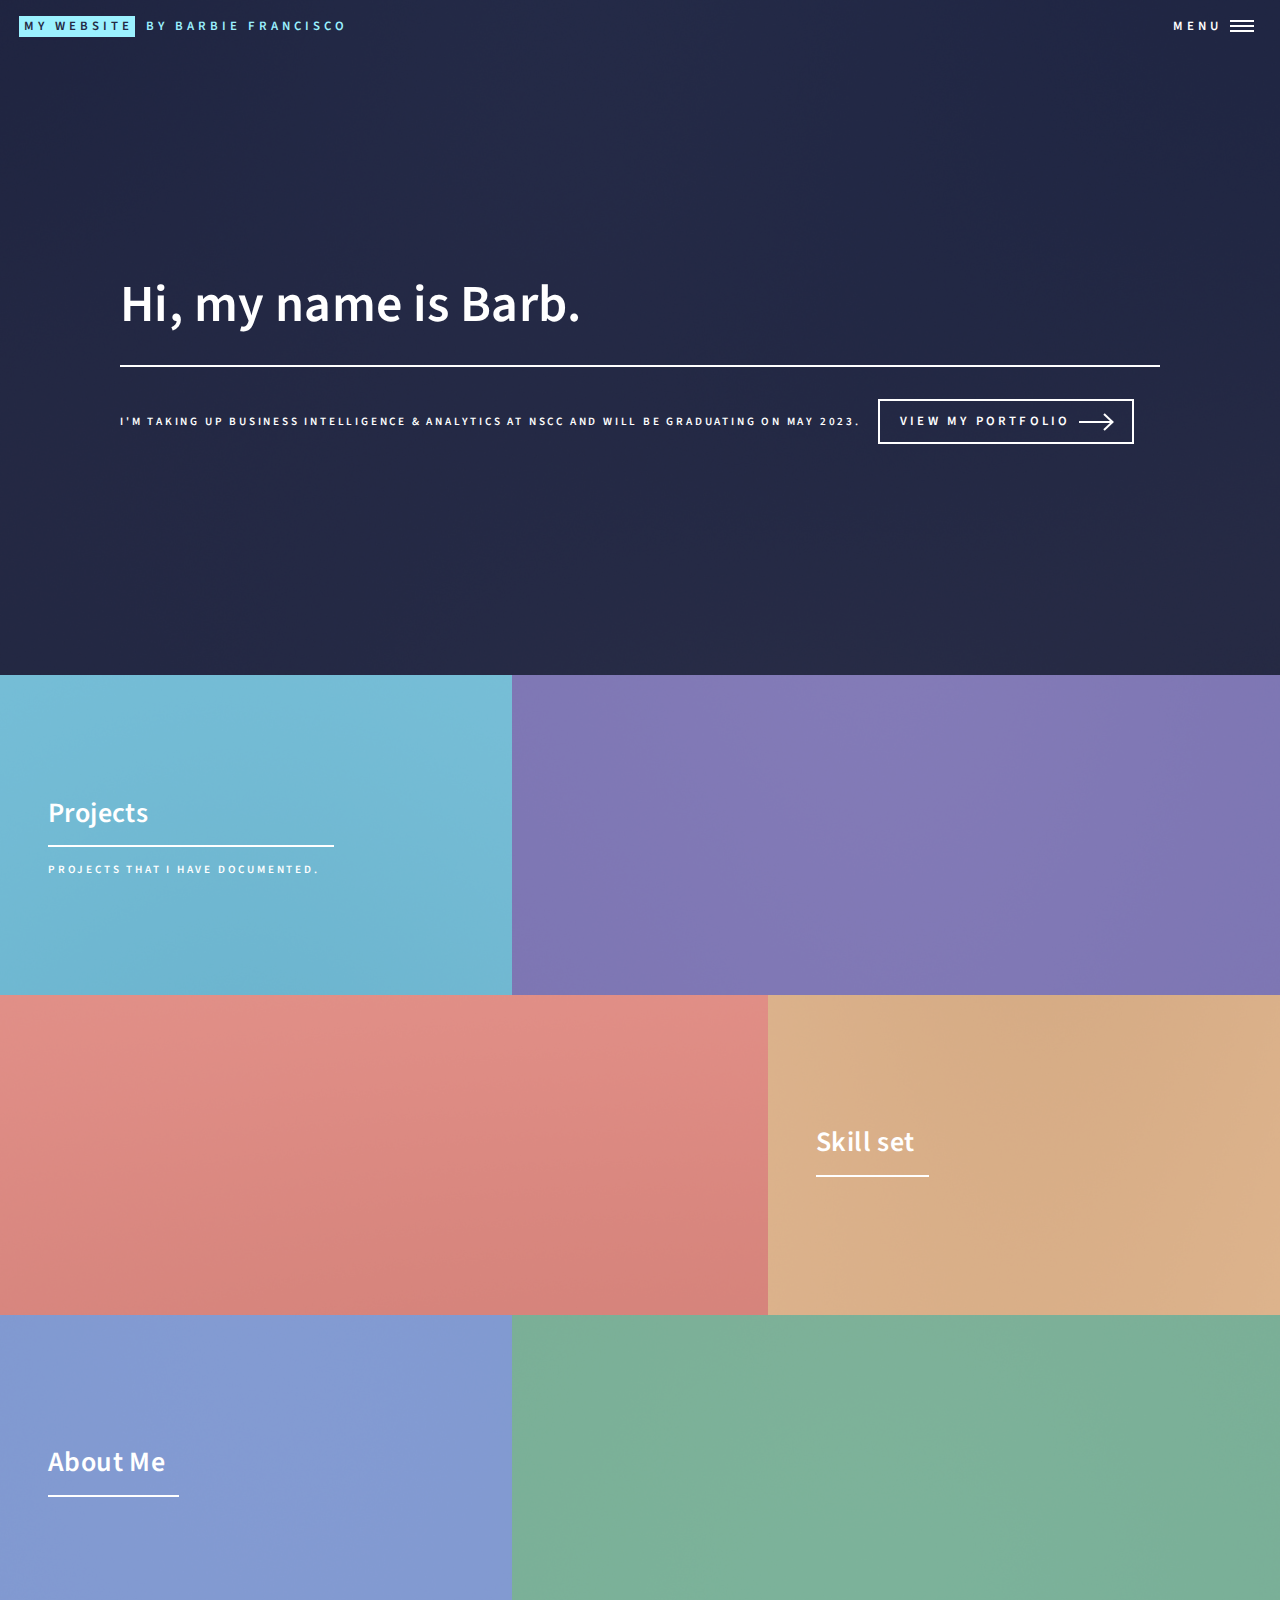
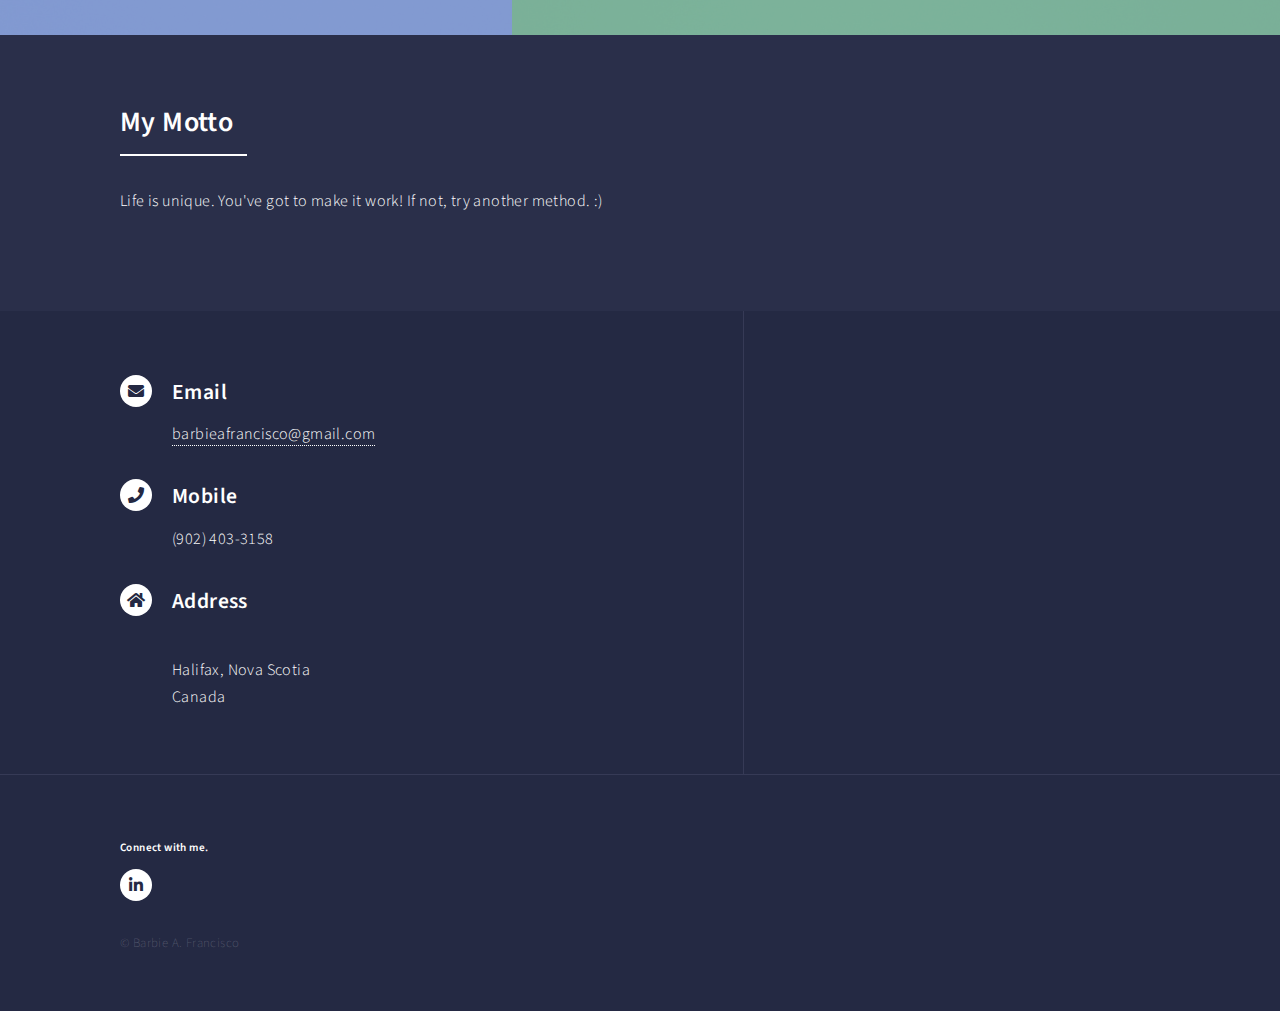
==== commit 08a268ad: "edit" ====
--- a/index.html
+++ b/index.html
@@ -81,7 +81,7 @@
 										<img src="images/pic04.jpg" alt="" />
 									</span>
 									<header class="major">
-										<h3><a href="skillset.html" class="link">Skill sets</a></h3>
+										<h3><a href="skillset.html" class="link">Skill set</a></h3>
 										<p></p>
 									</header>
 								</article>
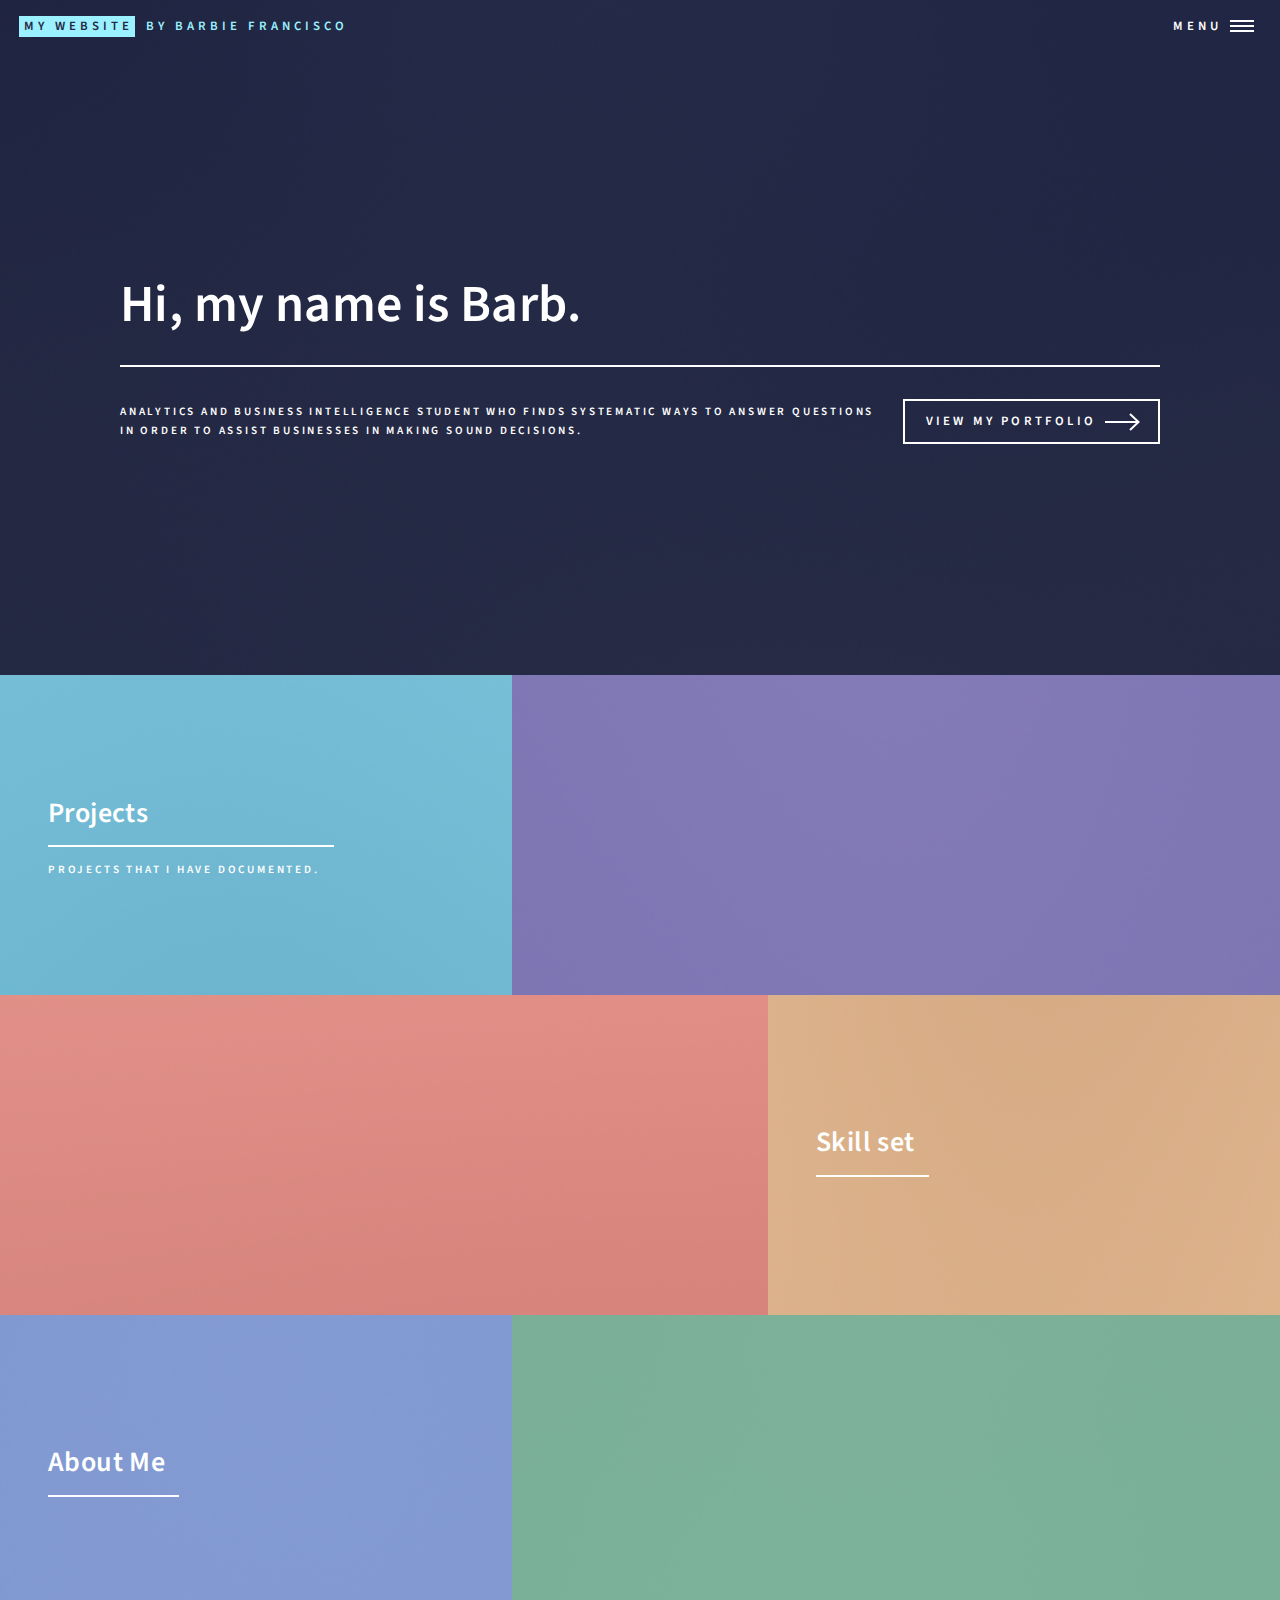
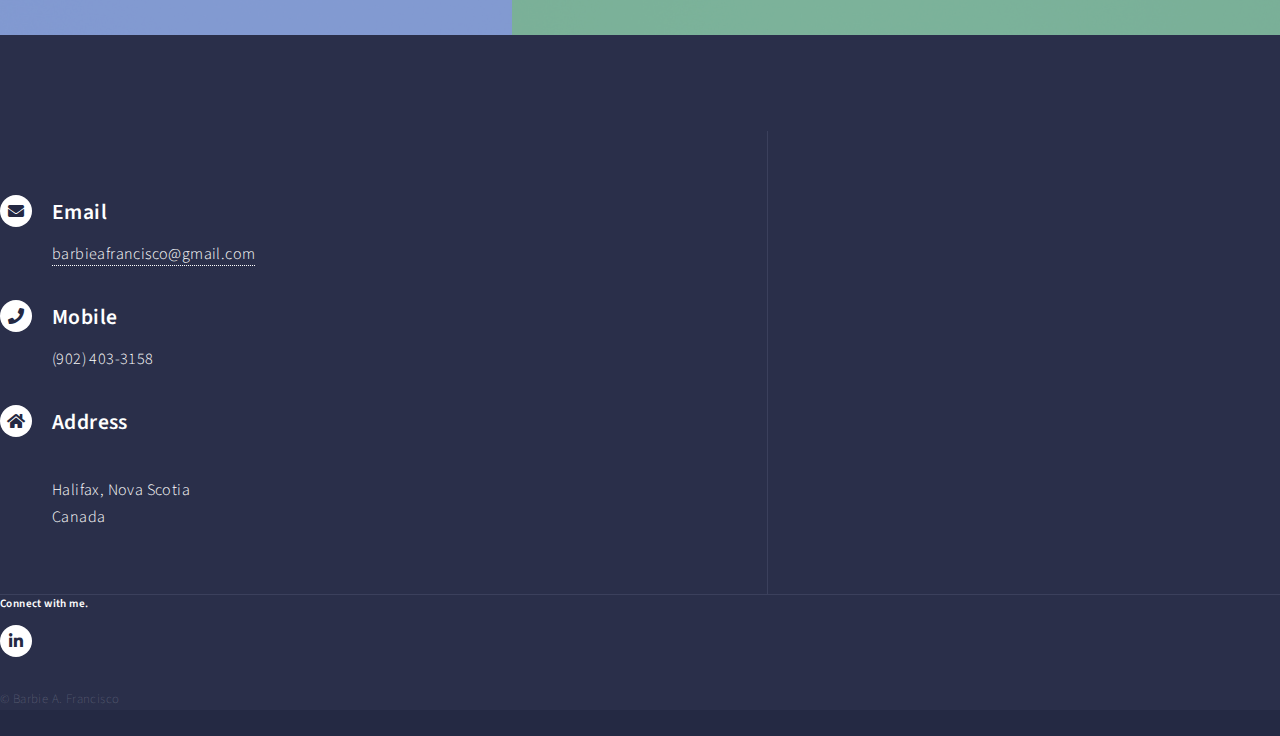
==== commit f251b88c: "edited" ====
--- a/index.html
+++ b/index.html
@@ -40,7 +40,7 @@
 								<h1>Hi, my name is Barb.</h1>
 							</header>
 							<div class="content">
-								<p>I'm taking up Business Intelligence & Analytics at NSCC and will be graduating on May 2023.</p>
+								<p>Analytics and Business Intelligence Student who finds systematic ways to answer questions in order to assist businesses in making sound decisions. </p>
 								<ul class="actions">
 									<li><a href="#one" class="button next scrolly">View my Portfolio</a></li>
 								</ul>
@@ -108,14 +108,6 @@
 						<!-- Two -->
 							<section id="two">
 								<div class="inner">
-									<header class="major">
-										<h2>My Motto</h2>
-									</header>
-									<p>Life is unique. You've got to make it work! If not, try another method. :)</p>
-									<ul class="actions">
-									</ul>
-								</div>
-							</section>
 
 					</div>
 
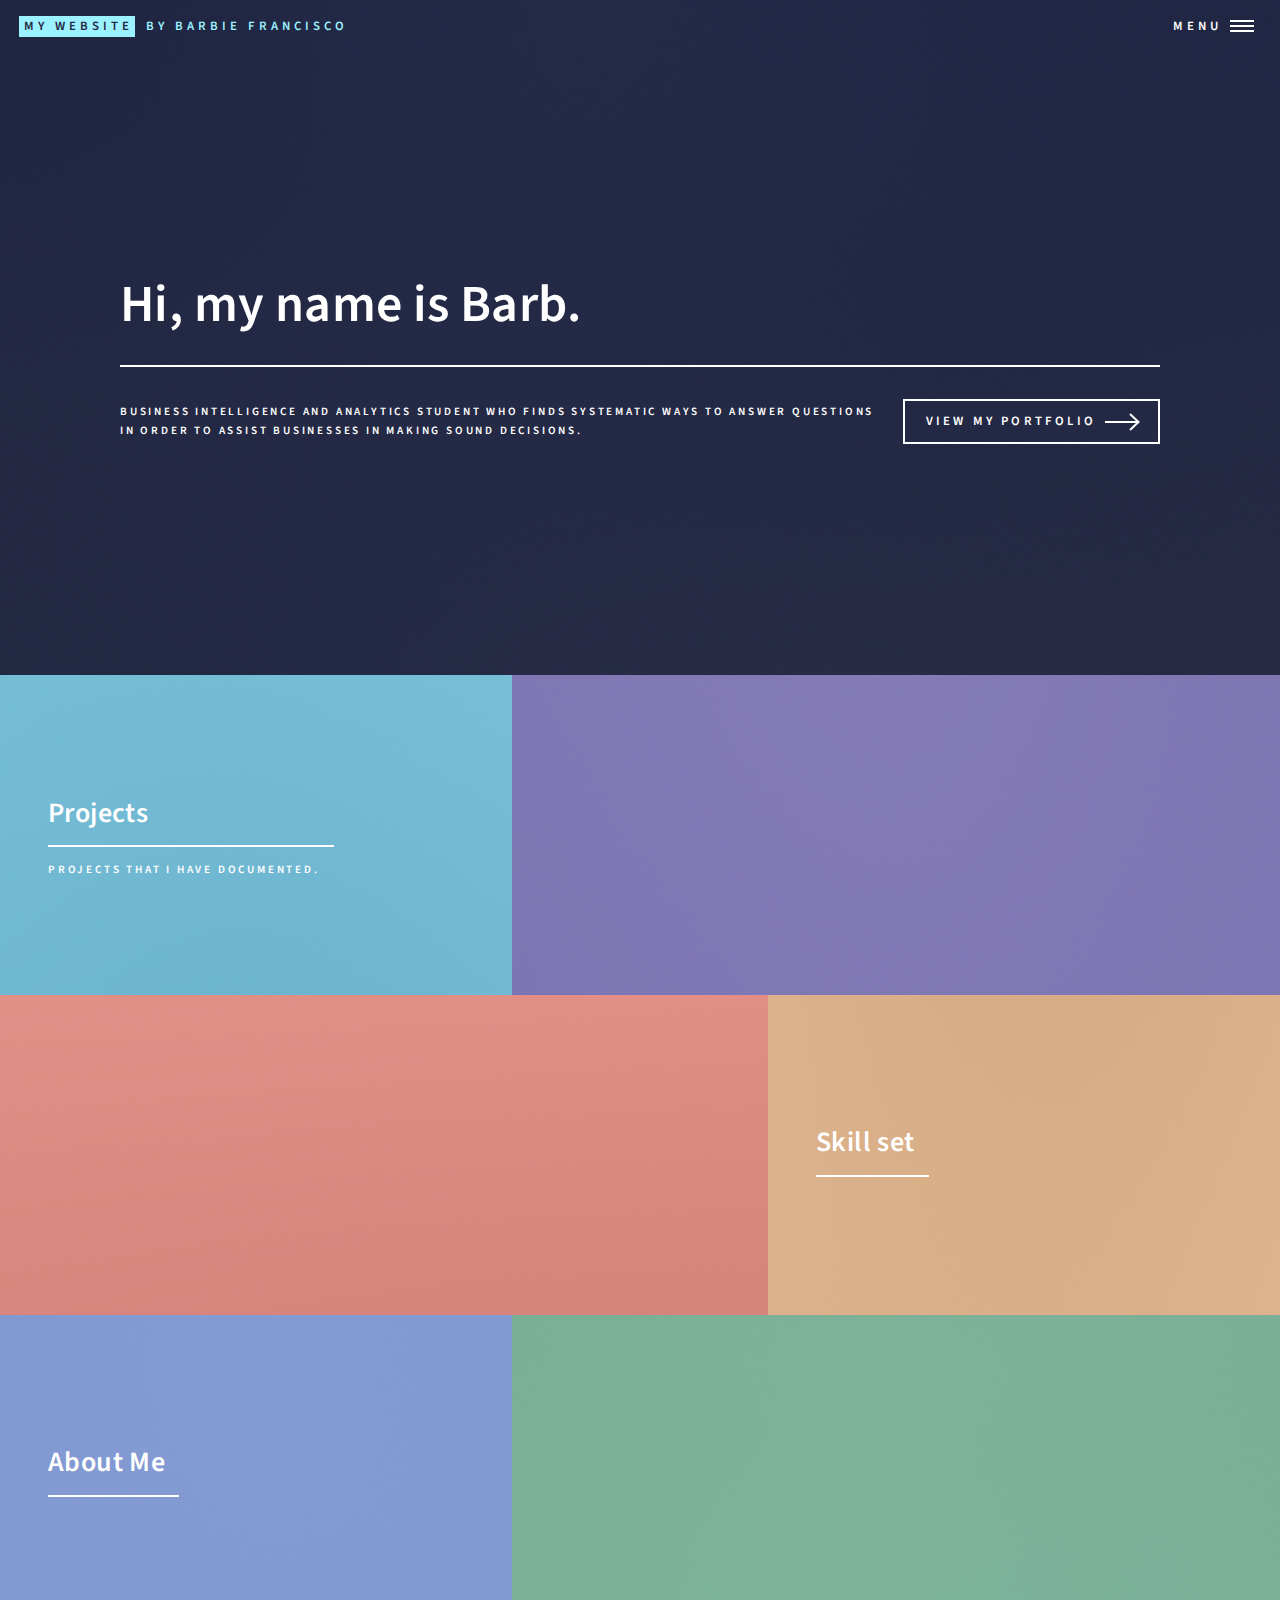
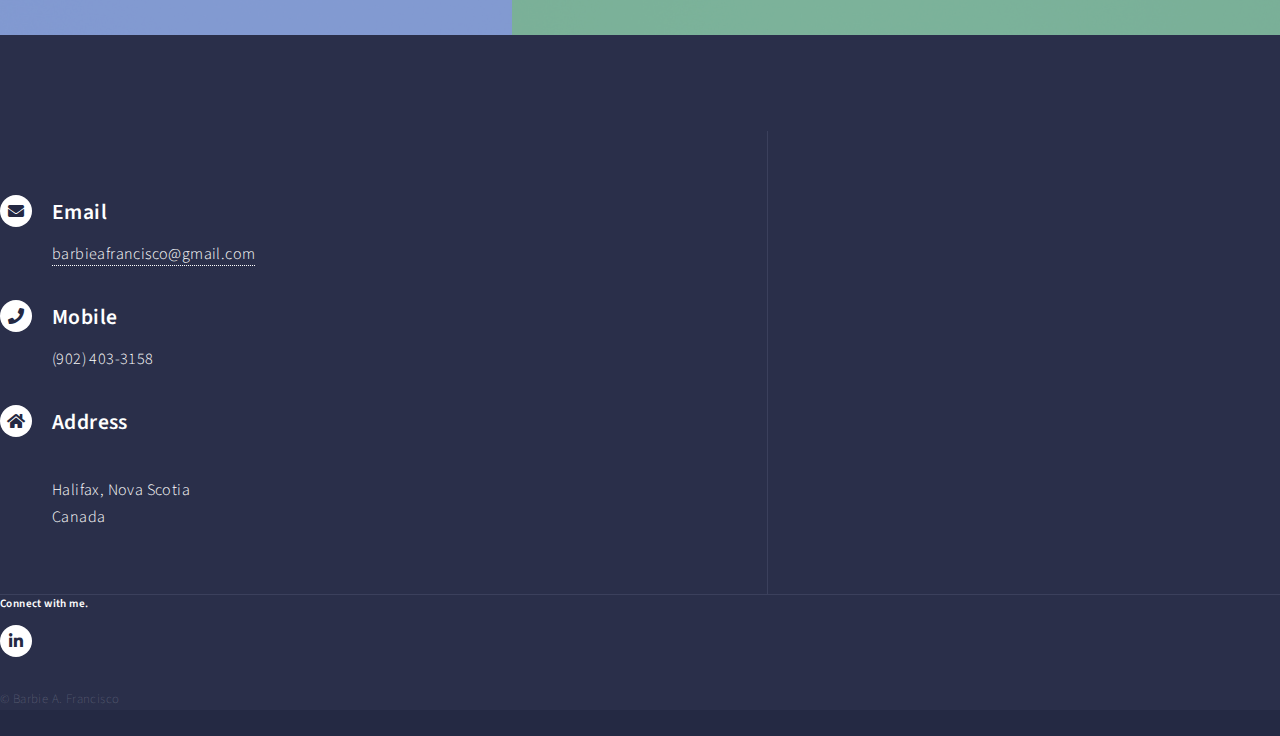
==== commit 370bca07: "correction" ====
--- a/index.html
+++ b/index.html
@@ -40,7 +40,7 @@
 								<h1>Hi, my name is Barb.</h1>
 							</header>
 							<div class="content">
-								<p>Analytics and Business Intelligence Student who finds systematic ways to answer questions in order to assist businesses in making sound decisions. </p>
+								<p>Business Intelligence and Analytics Student who finds systematic ways to answer questions in order to assist businesses in making sound decisions. </p>
 								<ul class="actions">
 									<li><a href="#one" class="button next scrolly">View my Portfolio</a></li>
 								</ul>
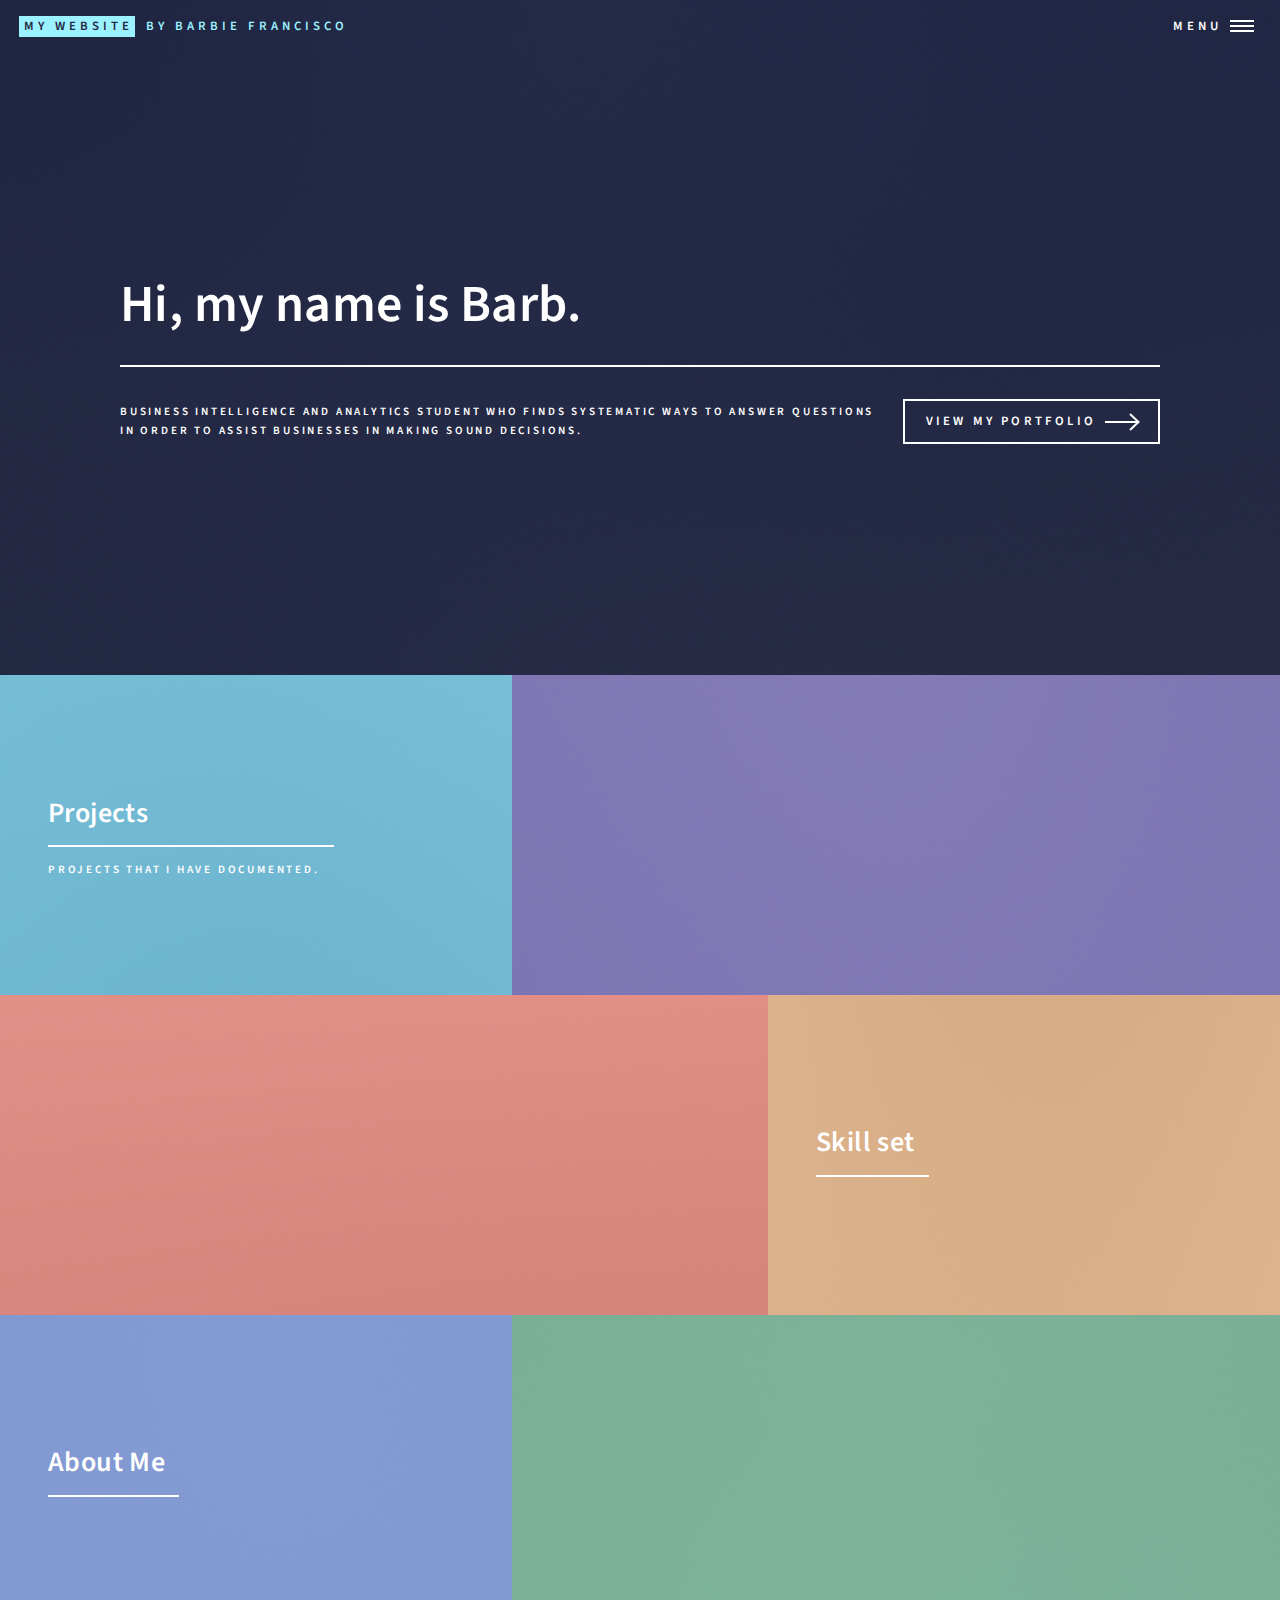
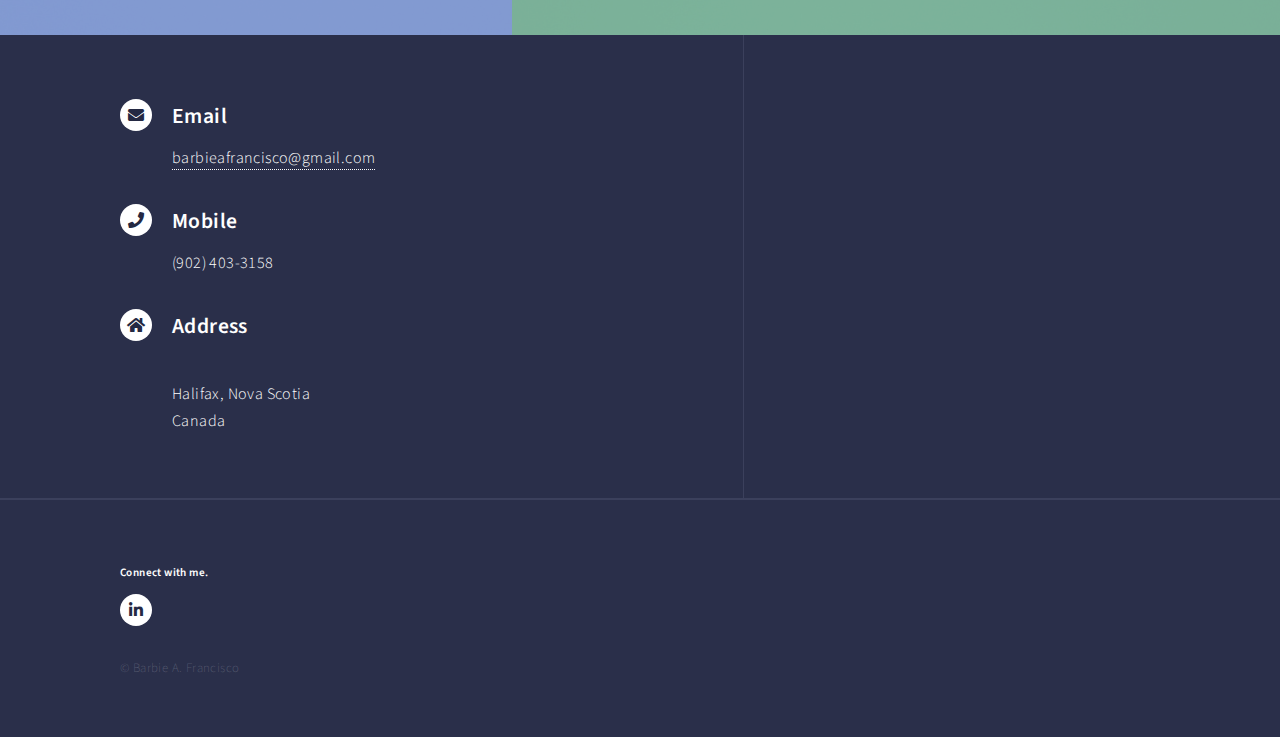
==== commit 7786993c: "final proj" ====
--- a/index.html
+++ b/index.html
@@ -106,16 +106,13 @@
 							</section>
 
 						<!-- Two -->
-							<section id="two">
-								<div class="inner">
-
-					</div>
+				
 
 				<!-- Contact -->
 					<section id="contact">
 						<div class="inner">
 							<section>
-							<section class="split">
+							<section class="inner">
 								<section>
 									<div class="contact-method">
 										<span class="icon solid alt fa-envelope"></span>
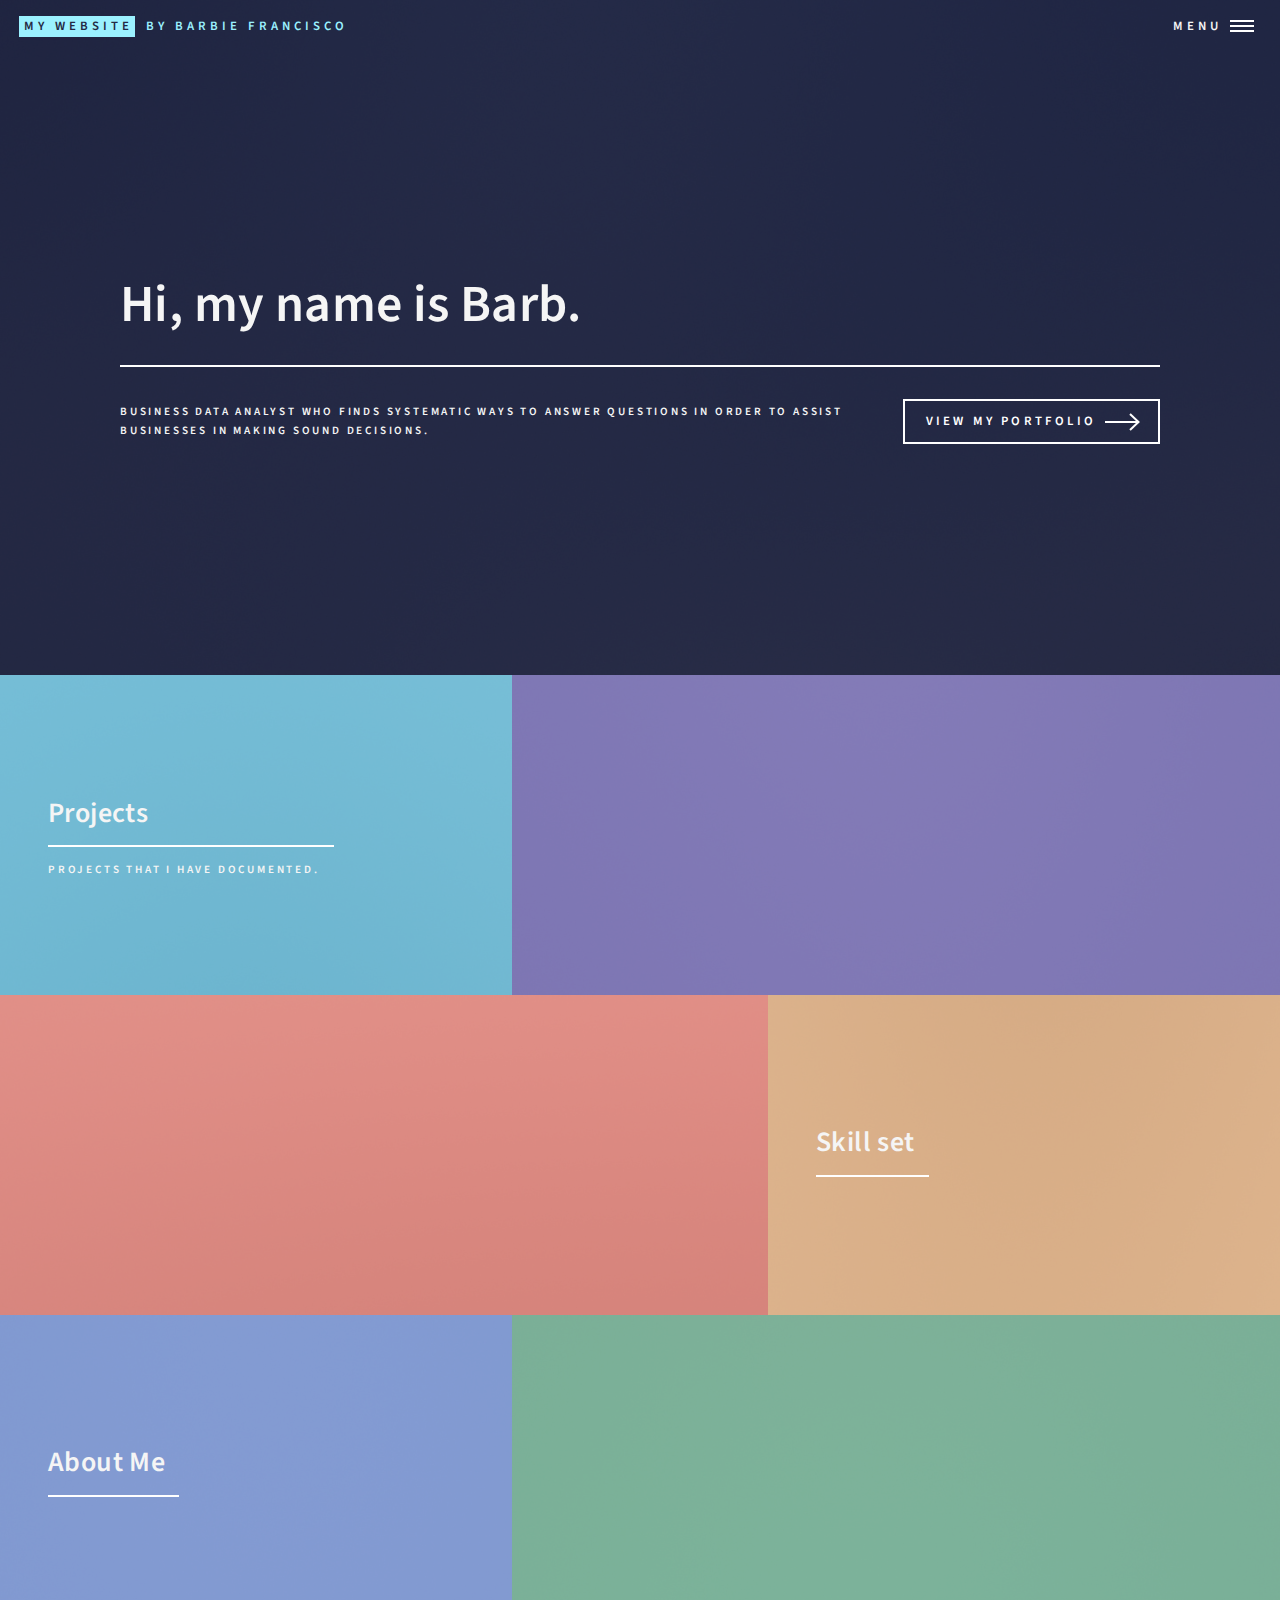
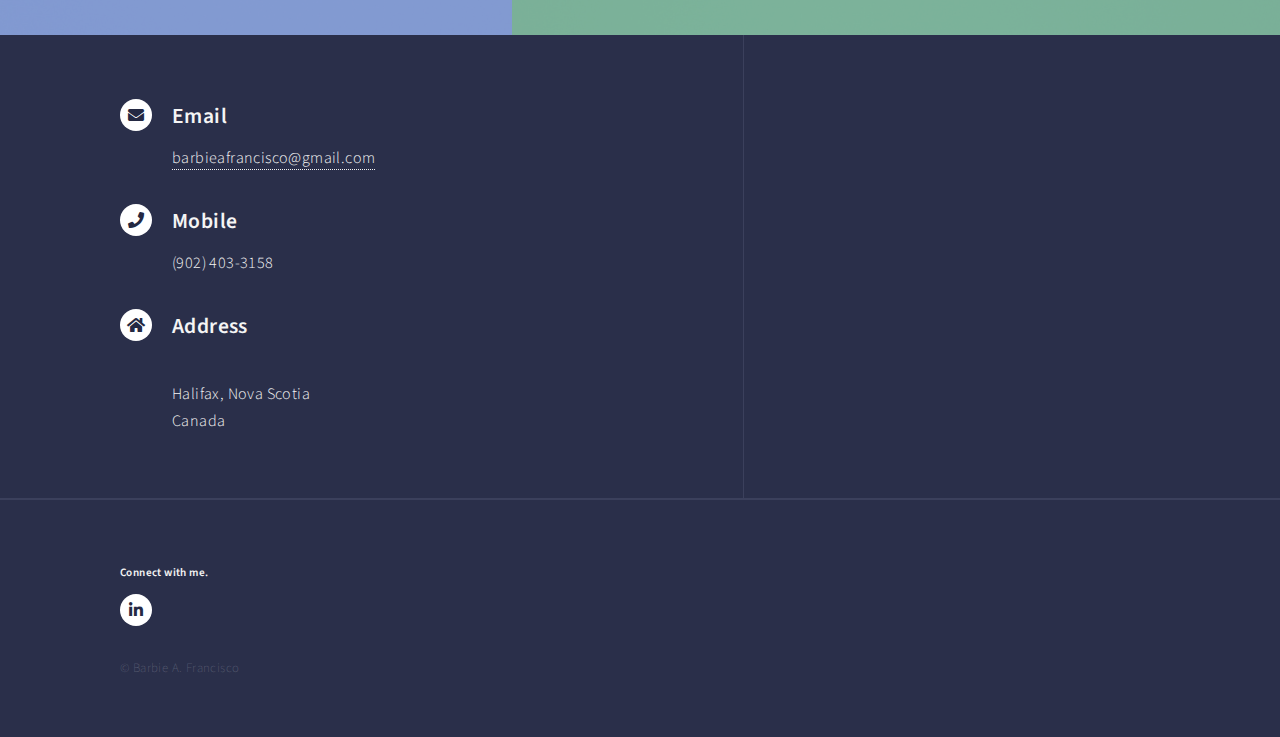
==== commit bd1483db: "Update index.html intro updated to Business Data Analyst" ====
--- a/index.html
+++ b/index.html
@@ -40,7 +40,7 @@
 								<h1>Hi, my name is Barb.</h1>
 							</header>
 							<div class="content">
-								<p>Business Intelligence and Analytics Student who finds systematic ways to answer questions in order to assist businesses in making sound decisions. </p>
+								<p>Business Data Analyst who finds systematic ways to answer questions in order to assist businesses in making sound decisions. </p>
 								<ul class="actions">
 									<li><a href="#one" class="button next scrolly">View my Portfolio</a></li>
 								</ul>
@@ -145,7 +145,7 @@
 						<div class="inner">
 							<ul class="icons">
 								<h6>Connect with me.</h6>
-								<li><a href="https://www.linkedin.com/in/barbie-francisco-73261947/" target="_blank"class="icon brands alt fa-linkedin-in"><span class="label">LinkedIn</span></a></li>
+								<li><a href="https://www.linkedin.com/in/barbie-francisco-73261947/"target="_blank"class="icon brands alt fa-linkedin-in"><span class="label">LinkedIn</span></a></li>
 							</ul>
 							<ul class="copyright">
 								<li>&copy; Barbie A. Francisco</li>
--- a/assets/css/main.css
+++ b/assets/css/main.css
@@ -111,7 +111,7 @@
 /* Type */
 
 	body, input, select, textarea {
-		color: #ffffff;
+		color: whitesmoke;
 		font-family: "Source Sans Pro", Helvetica, sans-serif;
 		font-size: 17pt;
 		font-weight: 300;
@@ -163,7 +163,7 @@
 		}
 
 	strong, b {
-		color: #ffffff;
+		color: whitesmoke;
 		font-weight: 600;
 	}
 
@@ -176,7 +176,7 @@
 	}
 
 	h1, h2, h3, h4, h5, h6 {
-		color: #ffffff;
+		color: whitesmoke;
 		font-weight: 600;
 		line-height: 1.65;
 		margin: 0 0 1em 0;
